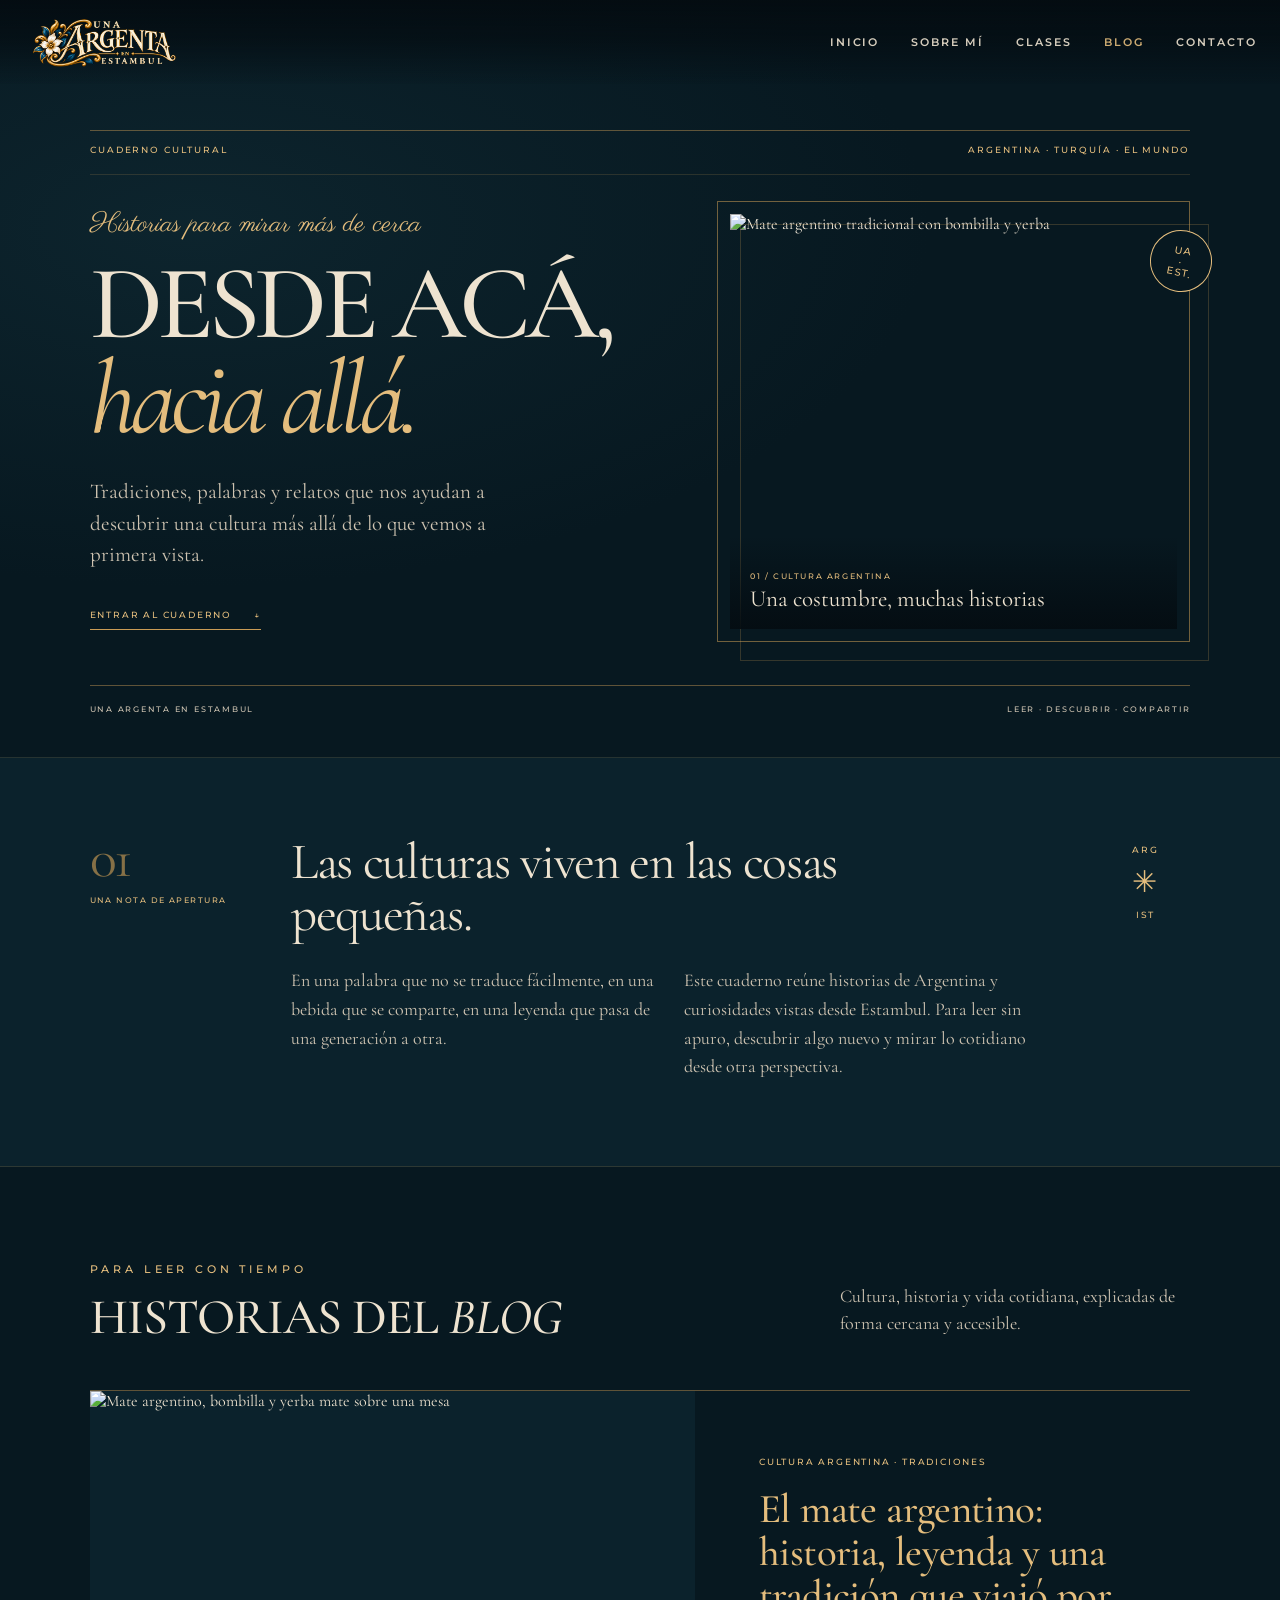
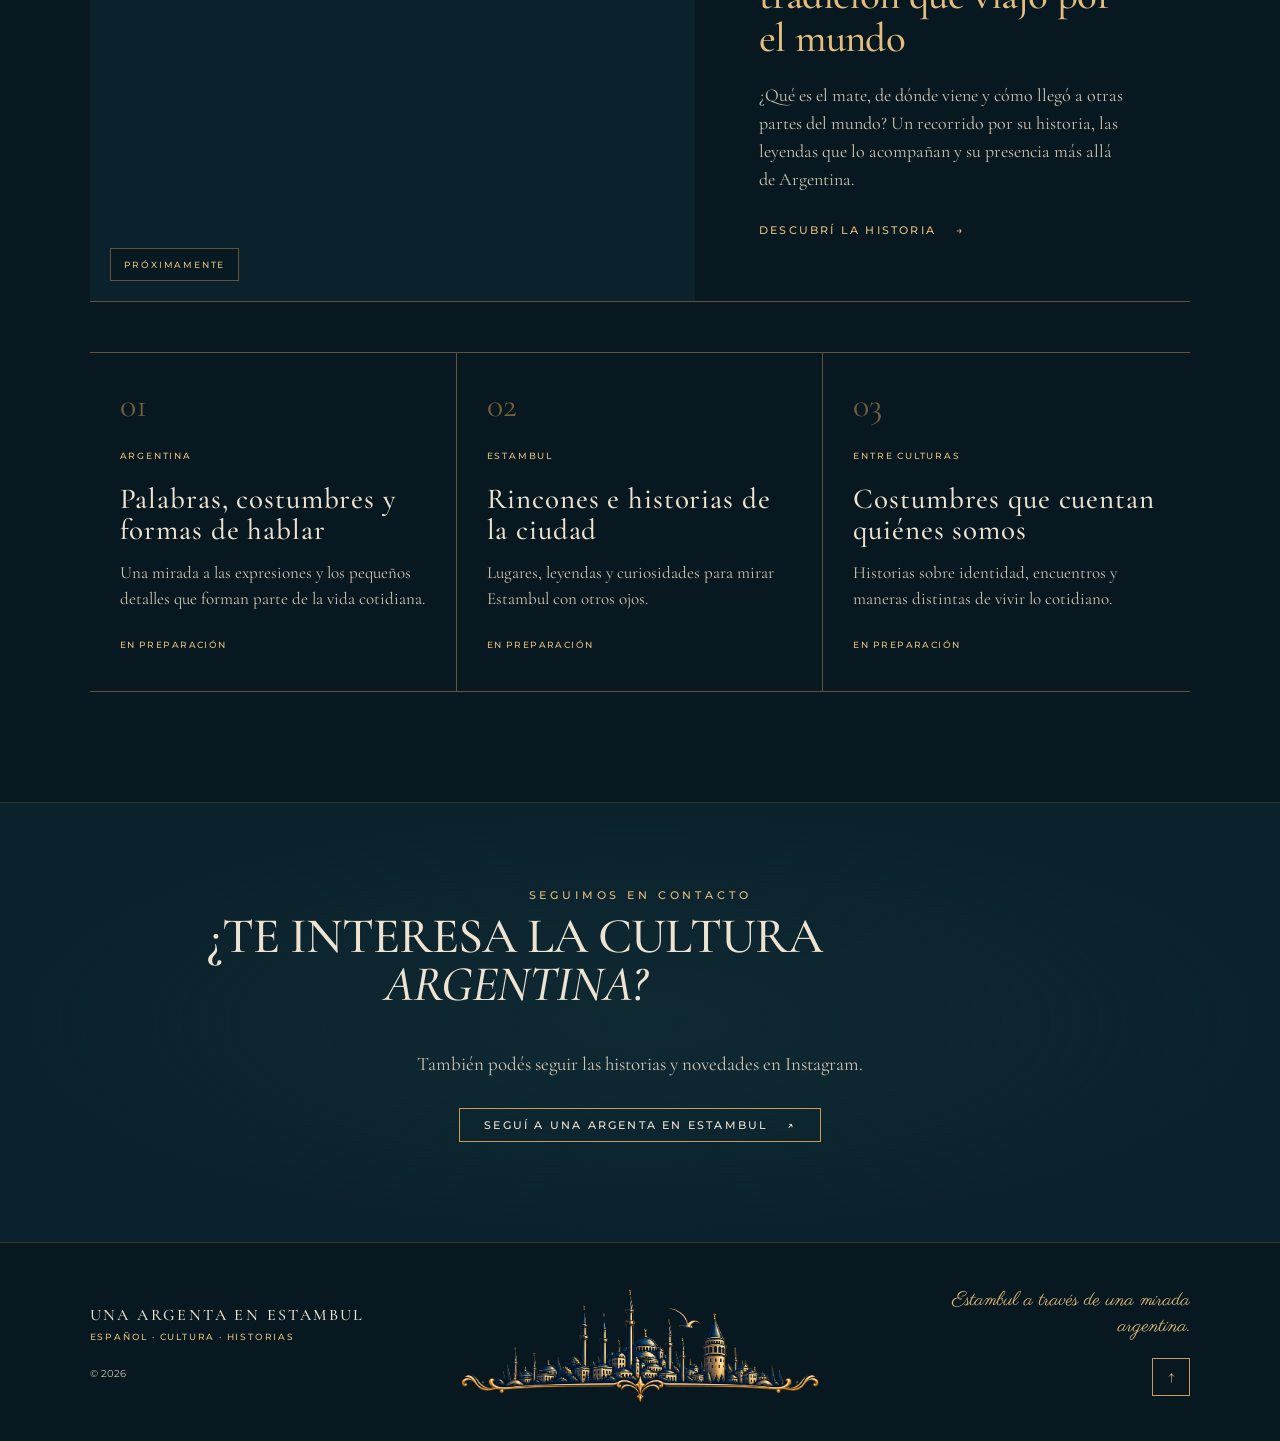
==== blog.html @ 63925e32 "blog inicio" ====
<!DOCTYPE html>
<html lang="es">
<head>
  <meta charset="UTF-8">
  <meta name="viewport" content="width=device-width, initial-scale=1.0">
  <meta name="description" content="Historias, costumbres y cultura argentina desde Estambul. Descubrí el mate, las tradiciones y los pequeños encuentros entre culturas en Una Argenta en Estambul.">
  <meta name="theme-color" content="#071820">
  <title>El blog | Una Argenta en Estambul</title>

  <link rel="preconnect" href="https://fonts.googleapis.com">
  <link rel="preconnect" href="https://fonts.gstatic.com" crossorigin>
  <link href="https://fonts.googleapis.com/css2?family=Parisienne&display=swap" rel="stylesheet">
  <link href="https://fonts.googleapis.com/css2?family=Allura&family=Cormorant+Garamond:wght@400;500;600;700&family=Montserrat:wght@400;500;600&display=swap" rel="stylesheet">
  <link rel="stylesheet" href="https://cdnjs.cloudflare.com/ajax/libs/font-awesome/6.5.2/css/all.min.css">

  <!-- Reutiliza el CSS general del landing -->
  <link rel="stylesheet" href="style.css">
  <!-- Estilos específicos de la página del blog -->
  <link rel="stylesheet" href="blog.css">
  <link rel="icon" type="image/png" href="images/favicon.png">
</head>

<body id="inicio">
  <div class="custom-scrollbar" aria-hidden="true">
    <div class="custom-scrollbar-thumb"></div>
  </div>

  <!-- HEADER: misma estructura y clases que el landing -->
  <header class="site-header">
    <a class="brand" href="index.html#inicio" aria-label="Una Argenta en Estambul, inicio">
      <img src="images/logo-horizontal.png" alt="Una Argenta en Estambul">
    </a>

    <button class="menu-toggle" aria-label="Abrir menú" aria-expanded="false" aria-controls="main-nav">
      <span></span><span></span><span></span>
    </button>

    <nav class="main-nav" id="main-nav" aria-label="Navegación principal">
      <a href="index.html#inicio">Inicio</a>
      <a href="index.html#sobre-mi">Sobre mí</a>
      <a href="index.html#clases">Clases</a>
      <a href="blog.html" aria-current="page" class="current-page">Blog</a>
      <a href="index.html#contacto">Contacto</a>
    </nav>
  </header>

  <main class="blog-page">
    <!-- PORTADA EDITORIAL DEL BLOG -->
    <section class="journal-masthead" aria-labelledby="blog-title">
      <div class="journal-topline">
        <span>CUADERNO CULTURAL</span>
        <span>ARGENTINA · TURQUÍA · EL MUNDO</span>
      </div>

      <div class="journal-heading">
        <p class="journal-kicker">Historias para mirar más de cerca</p>
        <h1 id="blog-title">Desde acá,<br><em>hacia allá.</em></h1>
        <p class="journal-deck">
          Tradiciones, palabras y relatos que nos ayudan a descubrir una cultura
          más allá de lo que vemos a primera vista.
        </p>
        <a class="journal-scroll-link" href="#articulos">
          <span>ENTRAR AL CUADERNO</span><span aria-hidden="true">↓</span>
        </a>
      </div>

      <div class="journal-cover-art">
        <img src="images/blog-mate.jpg" alt="Mate argentino tradicional con bombilla y yerba">
        <div class="journal-image-caption">
          <span>01 / CULTURA ARGENTINA</span>
          <span>Una costumbre, muchas historias</span>
        </div>
        <span class="journal-stamp" aria-hidden="true">UA<br>·<br>EST.</span>
      </div>

      <div class="journal-bottomline">
        <span>UNA ARGENTA EN ESTAMBUL</span>
        <span>LEER · DESCUBRIR · COMPARTIR</span>
      </div>
    </section>

    <!-- PRESENTACIÓN BREVE, CON FORMATO DE NOTA EDITORIAL -->
    <section class="journal-note" aria-labelledby="intro-title">
      <div class="journal-note-label">
        <span class="journal-note-number">01</span>
        <span>UNA NOTA DE APERTURA</span>
      </div>
      <div class="journal-note-body">
        <h2 id="intro-title">Las culturas viven en las cosas pequeñas.</h2>
        <div class="journal-note-columns">
          <p>
            En una palabra que no se traduce fácilmente, en una bebida que se comparte,
            en una leyenda que pasa de una generación a otra.
          </p>
          <p>
            Este cuaderno reúne historias de Argentina y curiosidades vistas desde
            Estambul. Para leer sin apuro, descubrir algo nuevo y mirar lo cotidiano
            desde otra perspectiva.
          </p>
        </div>
      </div>
      <div class="journal-note-aside" aria-hidden="true">
        <span>ARG</span>
        <span class="journal-aside-star">✳</span>
        <span>IST</span>
      </div>
    </section>

    <!-- ARTÍCULOS -->
    <section class="blog-listing" id="articulos" aria-labelledby="articles-title">
      <div class="blog-section-heading">
        <div>
          <p class="eyebrow">PARA LEER CON TIEMPO</p>
          <h2 id="articles-title">Historias del <em>blog</em></h2>
        </div>
        <p class="blog-section-description">
          Cultura, historia y vida cotidiana, explicadas de forma cercana y accesible.
        </p>
      </div>

      <article class="featured-article">
        <a class="featured-article-image" href="blog/mate-argentino.html" aria-label="Leer el artículo sobre el mate argentino">
          <img src="images/blog-mate.jpg" alt="Mate argentino, bombilla y yerba mate sobre una mesa">
          <span class="article-image-label">PRÓXIMAMENTE</span>
        </a>
        <div class="featured-article-copy">
          <p class="article-category">CULTURA ARGENTINA · TRADICIONES</p>
          <h3><a href="blog/mate-argentino.html">El mate argentino: historia, leyenda y una tradición que viajó por el mundo</a></h3>
          <p>
            ¿Qué es el mate, de dónde viene y cómo llegó a otras partes del mundo?
            Un recorrido por su historia, las leyendas que lo acompañan y su presencia
            más allá de Argentina.
          </p>
          <a class="text-link" href="blog/mate-argentino.html">Descubrí la historia <span aria-hidden="true">→</span></a>
        </div>
      </article>

      <div class="blog-card-grid">
        <article class="blog-card blog-card-placeholder">
          <div class="blog-card-symbol" aria-hidden="true">01</div>
          <p class="article-category">ARGENTINA</p>
          <h3>Palabras, costumbres y formas de hablar</h3>
          <p>Una mirada a las expresiones y los pequeños detalles que forman parte de la vida cotidiana.</p>
          <span class="coming-soon">En preparación</span>
        </article>

        <article class="blog-card blog-card-placeholder">
          <div class="blog-card-symbol" aria-hidden="true">02</div>
          <p class="article-category">ESTAMBUL</p>
          <h3>Rincones e historias de la ciudad</h3>
          <p>Lugares, leyendas y curiosidades para mirar Estambul con otros ojos.</p>
          <span class="coming-soon">En preparación</span>
        </article>

        <article class="blog-card blog-card-placeholder">
          <div class="blog-card-symbol" aria-hidden="true">03</div>
          <p class="article-category">ENTRE CULTURAS</p>
          <h3>Costumbres que cuentan quiénes somos</h3>
          <p>Historias sobre identidad, encuentros y maneras distintas de vivir lo cotidiano.</p>
          <span class="coming-soon">En preparación</span>
        </article>
      </div>
    </section>

    <!-- CTA -->
    <section class="blog-cta" aria-labelledby="blog-cta-title">
      <p class="eyebrow">SEGUIMOS EN CONTACTO</p>
      <h2 id="blog-cta-title">¿Te interesa la cultura <em>argentina?</em></h2>
      <p>También podés seguir las historias y novedades en Instagram.</p>
      <a class="button" href="https://www.instagram.com/argenta.estambul" target="_blank" rel="noopener noreferrer">
        <span>Seguí a Una Argenta en Estambul</span><span aria-hidden="true">↗</span>
      </a>
    </section>
  </main>

  <!-- FOOTER: misma estructura y clases que el landing -->
  <footer class="site-footer">
    <div class="footer-left">
      <div class="footer-brand">
        <span>UNA ARGENTA EN ESTAMBUL</span><br>
        <small>ESPAÑOL · CULTURA · HISTORIAS</small>
      </div>
      <p>© <span id="year"></span></p>
    </div>

    <img
      src="images/estambul-footer.png"
      alt=""
      class="footer-istanbul"
      aria-hidden="true"
    >

    <div class="footer-right">
      <h5 class="footer-tagline">Estambul a través de una mirada argentina.</h5>
      <a href="#inicio" class="back-top" aria-label="Volver arriba">↑</a>
    </div>
  </footer>

  <script src="script.js"></script>
  <script>
    // Año automático, por si script.js no lo incluye.
    const yearElement = document.getElementById("year");
    if (yearElement) yearElement.textContent = new Date().getFullYear();
  </script>
</body>
</html>
---- style.css ----
/* =========================================================
   UNA ARGENTA EN ESTAMBUL
   STYLE.CSS · VERSIÓN LIMPIA Y ORDENADA
   Breakpoints: 1200px · 900px · 700px · 400px
   ========================================================= */
/* =========================================================
   ESPACIADO GENERAL DE SECCIONES · DESKTOP
   ========================================================= */

.vision-section {
    padding: 90px 7vw 100px;
}

.vision-body {
    margin-top: 55px;
}

.about {
    padding: 90px 7vw;
}

.services {
    padding: 90px 7vw 55px;
    border-top: 1px solid rgba(201, 155, 85, .12);
}

.classes-intro {
    margin-bottom: 55px;
}
.classes-ornament {
    display: block;
    width: 280px;
    height: auto;
    margin: 25px auto 30px;
}
.contact-section {
    margin-top: 0;
    padding: 25px 7vw 25px;
}

/* =========================================================
   01. VARIABLES Y BASE
   ========================================================= */

:root {
  --navy: #071820;
  --navy-2: #0b222c;
  --navy-3: #102b35;

  --gold: #c99b55;
  --gold-light: #e4bd7d;

  --cream: #eee3d0;
  --cream-muted: #cfc4b2;

  --line: rgba(201, 155, 85, .45);

  --max-width: 100%;

  --serif: "Cormorant Garamond", Georgia, serif;
  --sans: "Montserrat", Arial, sans-serif;
  --script: "Allura", cursive;
}

* {
  box-sizing: border-box;
}

html {
  scroll-behavior: smooth;
  direction: rtl; /* scrollbar visual a la izquierda */
}
/* Ocultar scrollbar, mantener scroll */
html {
    scrollbar-width: none;
}

html::-webkit-scrollbar {
    display: none;
}

body {
    -ms-overflow-style: none;
}
body {
  margin: 0;
  width: 100%;
  direction: ltr;
  background: var(--navy);
  color: var(--cream);
  font-family: var(--serif);
  overflow-x: hidden;
}

a {
  color: inherit;
  text-decoration: none;
}

button {
  font: inherit;
}

h1,
h2,
h3,
p {
  margin-top: 0;
  font-size: 26px;
}
h2 {
    font-family: var(--serif);
    font-size: 50px;
    font-weight: 500;
    line-height: .95;
    letter-spacing: -.02em;
    text-transform: uppercase;
    color: var(--cream);
}
h3 {
    margin: 0 0 22px 0;
    font-family: "Parisienne", cursive;
    font-style: normal;
    font-size: 28px;
    font-weight: 400;
    line-height: 1.2;
    letter-spacing: .03em;
    color: var(--gold-light);
}

h4 {
    font-family: var(--sans);
    font-size: 12px;
    font-weight: 500;
    letter-spacing: .32em;
    line-height: 1.4;
    text-transform: uppercase;
    color: var(--gold-light);
}

h5 {
    margin: 0;
    font-family: "Parisienne", cursive;
    font-style: normal;
    font-size: clamp(30px, 3.2vw, 44px);
    font-weight: 400;
    line-height: 1.1;
    color: var(--gold-light)
}
h6 {
    margin: 0;
    font-family: var(--sans);
    font-size: 14px;
    font-weight: 500;
    letter-spacing: .18em;
    line-height: 1;
    text-transform: uppercase;
}
/* =========================================================
   02. SCROLLBAR
   ========================================================= */

::-webkit-scrollbar {
  width: 25px;
  background: transparent;
}

::-webkit-scrollbar-track {
  background: transparent;
}

::-webkit-scrollbar-thumb {
  background: transparent;
  background-image: url("images/thumbscroll_fileteado.png");
  background-repeat: no-repeat;
  background-position: center;
  background-size: 100% auto;
  border: none;
  border-radius: 0;
}

/* =========================================================
   03. FONDOS GENERALES
   ========================================================= */



/* =========================================================
   04. HEADER
   ========================================================= */

.site-header {
  position: fixed;
  inset: 0 0 auto 0;
  z-index: 100;
  display: flex;
  align-items: center;
  justify-content: space-between;
  width: 100%;
  padding: 1.3% 1.8%;
  font-family: var(--sans);
  background: linear-gradient(
    to bottom,
    rgba(4, 12, 17, .96) 0%,
    rgba(4, 12, 17, .70) 45%,
    rgba(4, 12, 17, .05) 100%
  );

  transition:
    background .2s ease,
    padding .2s ease;
}

.site-header.scrolled {
  background: var(--navy) !important;
  padding-top: 12px;
  padding-bottom: 12px;
  box-shadow: 0 4px 18px rgba(0, 0, 0, .25);
  border-bottom: 1px solid rgba(201, 155, 85, .18);
}

.brand {
  display: flex;
  align-items: center;
  text-decoration: none;
}

.brand img {
  display: block;
  width: clamp(8rem, 12vw, 12rem);
  height: auto;
}

.main-nav {
  display: flex;
  align-items: center;
  gap: clamp(18px, 2.5vw, 38px);

  font: 500 11px var(--sans);
  letter-spacing: .18em;
  text-transform: uppercase;
}

.main-nav a {
  font-weight: 600;
  opacity: .9;
  transition:
    color .2s ease,
    opacity .2s ease;
}

.main-nav a:hover {
  color: var(--gold-light);
  opacity: 1;
}

.main-nav .lang {
  color: var(--gold-light);
}

.menu-toggle {
  display: none;

  width: 42px;
  padding: 7px;

  border: 0;
  background: transparent;
  color: var(--cream);
}

.menu-toggle span {
  display: block;
  height: 1px;
  margin: 6px 0;
  background: var(--gold-light);
}


/* =========================================================
   05. HERO
   ========================================================= */

.hero {
  position: relative;
  min-height: 100vh;

  display: flex;
  align-items: center;

  padding: 150px 7vw 90px;

  isolation: isolate;
  overflow: hidden;

  background: var(--navy);
}

/* Gradiente de transición entre texto e imagen.
   Se desactiva en móvil para evitar el bloque azul. */
.hero::before {
  content: "";
  position: absolute;
  z-index: 2;

  top: 0;
  bottom: 0;
  left: 27%;
  width: 10%;

  background: linear-gradient(
    90deg,
    var(--navy) 0%,
    rgba(7, 24, 32, .95) 35%,
    rgba(7, 24, 32, .60) 65%,
    rgba(7, 24, 32, 0) 100%
  );

  pointer-events: none;
}

.hero::after {
  content: "";
  position: absolute;
  z-index: -1;

  inset: auto 0 0;
  height: 120px;

  background: linear-gradient(
    to top,
    var(--navy),
    transparent
  );
}

.hero-content {
  position: relative;
  z-index: 3;
  max-width: 660px;
}

.eyebrow {
  color: var(--gold-light);
  font: 500 11px var(--sans);
  letter-spacing: .35em;
}

.hero h1 {
  margin-bottom: 20px;
  font: 600 clamp(58px, 7vw, 106px) / .80 var(--serif);
  letter-spacing: -.02em;
  text-transform: uppercase;
}

.hero-lead {
  margin: 50px 0 35px;
  color: var(--cream);
  line-height: 1.15;
}

.button {
  display: inline-flex;
  align-items: center;
  gap: 24px;

  padding: 16px 24px;

  border: 1px solid var(--gold);

  color: var(--cream);
  font: 500 11px var(--sans);
  letter-spacing: .2em;
  text-transform: uppercase;

  transition:
    background .25s ease,
    color .25s ease,
    transform .25s ease;
}

.button:hover {
  background: var(--gold);
  color: var(--navy);
  transform: translateY(-2px);
}

.button span {
  line-height: 0;
}

.hero-photo {
  position: absolute;
  z-index: 1;

  inset: 0 0 0 36%;

  overflow: hidden;
}

.hero-photo::after {
  content: "";
  position: absolute;
  z-index: 2;

  top: 0;
  bottom: 0;
  left: 0;
  width: 75%;

  background: linear-gradient(
    90deg,
    rgba(7, 24, 32, 1) 0%,
    rgba(7, 24, 32, .75) 30%,
    rgba(7, 24, 32, .35) 65%,
    rgba(7, 24, 32, 0) 100%
  );

  pointer-events: none;
}

.hero-photo img {
  display: block;

  width: 100%;
  height: 100%;

  object-fit: cover;
  object-position: center center;

  filter: saturate(.94) contrast(1.02);
}

.hero-decoration {
  position: absolute;
  right: 12vw;
  bottom: 90px;

  color: rgba(201, 155, 85, .3);
  font: 500 10px var(--sans);
  letter-spacing: .6em;
  text-transform: uppercase;

  transform: rotate(-8deg);
}

.handwriting {
  color: var(--gold-light);
  font: 400 35px / 1.05 var(--script);
  transform: rotate(-5deg);
}


/* =========================================================
   06. VISIÓN
   ========================================================= */

.vision-section {
  position: relative;
  width: 100%;
  background: var(--navy);
  overflow: hidden;
}

.vision-content {
  width: min(1100px, 100%);
  margin: 0 auto;
}

.vision-heading {
  max-width: 850px;
  margin: 0 auto;
  text-align: center;
}

.vision-eyebrow {
  margin: 0 0 24px;
  color: var(--gold);
  font-family: var(--sans);
  font-weight: 500;
  letter-spacing: .28em;
  text-transform: uppercase;
}

.vision-heading h2 {
  margin: 0;
  color: var(--cream);
  font-family: var(--serif);
  font-weight: 400;
  line-height: 1.05;
}

.vision-heading h2 em {
  display: inline-block;
  color: var(--gold-light);
  font-style: italic;
}

.vision-heading h2 span {
  display: block;
  color: var(--cream);
}

.vision-body {
  display: grid;
  grid-template-columns: 110px minmax(0, 650px);
  justify-content: center;
  align-items: center;
  column-gap: 55px;
  margin-top: 70px;
}

.vision-ornament {
  display: flex;
  align-items: center;
  justify-content: center;
  height: 100%;
}

.vision-ornament img {
  display: block;
  width: 105px;
  height: auto;
}

.vision-text {
  max-width: 650px;
}

.vision-text p {
  margin: 0 0 22px;
  color: var(--cream-muted);
  font-family: var(--serif);
  line-height: 1.65;
}

.vision-text p:last-child {
  margin-bottom: 0;
}

.vision-text strong {
  color: var(--cream);
  font-weight: 500;
}


/* =========================================================
   07. SOBRE MÍ
   ========================================================= */

.about {
  position: relative;
  display: grid;
  grid-template-columns: 1fr 1fr;
  gap: 8vw;
  max-width: 100%;
  margin: auto;
  overflow: hidden;
  border-top: 1px solid rgba(201, 155, 85, .12);
}

.about-copy {
  max-width: 590px;
}

.about-copy > p:not(.eyebrow) {
  color: var(--cream-muted);
  line-height: 1.5;
}

.about h2 em {
  color: var(--gold-light);
  font-style: italic;
}

.text-link {
  display: inline-flex;
  gap: 20px;
  margin-top: 20px;
  color: var(--gold-light);
  font: 500 11px var(--sans);
  letter-spacing: .2em;
  text-transform: uppercase;
}

.about-visual {
  position: relative;
  min-height: 520px;
}

.section-ornament {
  display: block;
  width: 28vw;
  max-width: 360px;
  min-width: 180px;
  height: auto;
  margin: 0 auto 3vw;
  object-fit: contain;
}
.about-bottom-ornament {
    display: block;
    width: 250px;
    height: auto;
    margin: 35px auto 35px;
}
.photo-frame {
  position: absolute;
  display: grid;
  place-items: center;
  width: 240px;
  height: 320px;
  padding: 13px 13px 44px;
  background: #e9dfcf;
  color: #243039;
  box-shadow: 0 20px 60px rgba(0, 0, 0, .35);
  transform: rotate(-8deg);
  font: 500 10px var(--sans);
  letter-spacing: .2em;
  overflow: hidden;
}

.photo-frame img {
  display: block;
  width: 100%;
  height: 100%;
  object-fit: cover;
  object-position: center;
}

.photo-frame::after {
  content: "";
  position: absolute;
  z-index: 3;
  inset: 0;
  border: 13px solid #e9dfcf;
  box-shadow: inset 0 -31px 0 #e9dfcf;
  pointer-events: none;
}

.photo-one {
  left: 7%;
  top: 40px;
  z-index: 2;
}

.photo-two {
  left: 32%;
  top: 130px;
  z-index: 1;
  transform: rotate(7deg);
}

.photo-three {
  left: 52%;
  top: 25px;
  z-index: 0;
  transform: rotate(13deg);
}

.about-note {
  display: none;
  position: absolute;
  right: 0;
  bottom: 40px;
  transform: rotate(-7deg);
}


/* =========================================================
   08. SERVICIOS
   ========================================================= */

.classes-intro {
    max-width: 1000px;
    margin: 0 auto 70px;
    text-align: center;
}

.classes-intro .eyebrow {
    margin-bottom: 25px;
}

.classes-intro h2 {
    margin-bottom: 30px;
}

.classes-intro-text {
    max-width: 700px;
    margin: 0 auto 55px;
}

.classes-intro h3 {
    margin: 0;
    font-family: var(--serif);
    font-size: 24px;
    font-weight: 500;
    letter-spacing: .08em;
    color: var(--gold-light);
}

.services {
  position: relative;
  border-top: 1px solid rgba(201, 155, 85, .12);
}

.service-grid {
  display: grid;
  grid-template-columns: repeat(4, 1fr);

  max-width: var(--max);
  margin: auto;

  border-top: 1px solid var(--line);
  border-bottom: 1px solid var(--line);
}

.service-card {
  min-height: 285px;
  padding: 42px 30px;

  border-right: 1px solid var(--line);

  text-align: center;

  transition:
    background .25s ease,
    transform .25s ease;
}

.service-card:last-child {
  border-right: 0;
}

.service-card:hover {
  background: rgba(201, 155, 85, .055);
  transform: translateY(-5px);
}

.service-icon {
  display: flex;
  align-items: center;
  justify-content: center;

  width: 100%;
  height: 100px;

  margin-bottom: 25px;
}

.service-icon img {
  display: block;

  width: 100px;
  height: 100px;

  object-fit: contain;
}

.service-card h3 {
  margin-bottom: 18px;
  font: 600 29px / .9 var(--serif);
  text-transform: uppercase;
}

.service-card p {
  color: var(--cream-muted);
  line-height: 1.35;
}


/* =========================================================
   09. CONTACTO
   ========================================================= */

.contact-section {
  position: relative;
  width: 100%;
  background: var(--navy);
  color: var(--cream);
  overflow: hidden;
}

.contact-grid {
  display: grid;
  grid-template-columns: 1fr 1fr;
  align-items: center;
  gap: 60px;
  width: min(1250px, 100%);
  min-height: 470px;
  margin: 0 auto;
  padding: 40px 30px;
}

.contact-main {
  display: flex;
  flex-direction: column;
  align-items: flex-start;
}

.contact-title-ornament {
  display: block;
  width: 290px;
  height: auto;
  margin-bottom: 12px;
}

.contact-title {
  margin: 0;
  color: var(--cream);
  font-family: var(--serif);
  font-weight: 500;
  line-height: .95;
  letter-spacing: .01em;
}

.contact-subtitle {
  margin: 12px 0 34px;
  color: var(--cream-muted);
  font-family: var(--serif);
}

.social-links {
  display: grid;
  grid-template-columns: repeat(4, 90px);
  gap: 28px;

  width: auto;
}

.social-item {
  display: flex;
  flex-direction: column;
  align-items: center;

  width: 90px;
  min-width: 0;

  text-align: center;
}

.social-icon {
    width: 68px;
    height: 68px;
    display: flex;
    align-items: center;
    justify-content: center;
    border: none;
    border-radius: 0;
    background: transparent;
}

.social-icon img {
    display: block;
    width: 100%;
    height: 100%;
    object-fit: contain;
}

.social-icon i {
    display: none;
}
.social-name {
  margin-top: 10px;
  color: var(--cream);
  font-family: var(--serif);
}

.social-detail {
  margin-top: 3px;
  color: var(--cream-muted);
  font-family: var(--sans);
  white-space: nowrap;
}

.social-item:hover .social-icon {
  background: var(--gold);
  color: var(--navy);
}

.contact-action {
  margin-top: 38px;
}

.contact-button {
  display: inline-flex;
  align-items: center;
  justify-content: space-between;
  min-width: 255px;
  padding: 15px 20px;
  border: 1px solid var(--gold);
  color: var(--gold-light);
  font-family: var(--sans);
  letter-spacing: .18em;
  transition: .3s ease;
}

.button-arrow {
  margin-left: 20px;
  line-height: 1;
}

.contact-button:hover {
  background: var(--gold);
  color: var(--navy);
}


/* ---------- FRASE + ORNAMENTOS ---------- */

.contact-right {
  position: relative;
  min-height: 470px;
  padding: 80px 60px;
  display: flex;
  align-items: center;
  justify-content: center;
  box-sizing: border-box;
}

.contact-right .contact-corner {
  position: absolute;
  z-index: 0;
  width: 280px;
  height: 220px;
  background-image: url("images/esquina-exterior-derecha.png");
  background-repeat: no-repeat;
  background-size: contain;

  pointer-events: none;
}

.contact-right .contact-corner-right {
  top: 0;
  right: 0;
}

.contact-right .contact-corner-bottom-left {
  bottom: 0;
  left: 0;
  transform: rotate(180deg);
}

.contact-right blockquote {
  position: relative;
  z-index: 1;
  max-width: 520px;
  margin: 0;
  text-align: center;
  color: var(--gold-light);
  font-family: var(--serif);
  font-style: italic;
  line-height: 1.3;
}


/* =========================================================
   10. FOOTER
   ========================================================= */



/* FOOTER */
.site-footer {
    display: grid;
    grid-template-columns: 1fr 1.2fr 1fr;
    align-items: center;
    gap: 24px;
    width: 100%;
    padding: 30px 7vw;
    background: var(--navy);
    color: var(--cream);
    border-top: 1px solid rgba(201, 155, 85, 0.25);
}

/* IZQUIERDA: LEMA Y COPYRIGHT */
.footer-left {
    display: flex;
    flex-direction: column;
    align-items: flex-start;
    gap: 22px;
}


.footer-brand span {
    font: 500 16px var(--serif);
    letter-spacing: .15em;
    color: var(--cream);
}

.footer-brand small {
    color: var(--gold-light);
    font: 500 9px var(--sans);
    letter-spacing: .2em;
}


.footer-left p {
    margin: 0;
    color: var(--cream-muted);
    font: 400 10px var(--sans);
}

/* CENTRO: ESTAMBUL */
.footer-istanbul {
    display: block;
    width: min(380px, 100%);
    height: auto;
    justify-self: center;
}

/* DERECHA: FRASE Y BOTÓN */
.footer-right {
    display: flex;
    flex-direction: column;
    align-items: flex-end;
    gap: 18px;
}

.footer-tagline {
    max-width: 240px;
    margin: 0;
    color: var(--gold-light);
    font-family: "Parisienne", cursive;
    font-style: normal;
    font-size: 20px;
    font-weight: 400;
    line-height: 1.3;
    text-align: right;
}

.back-top {
    display: grid;
    place-items: center;
    width: 38px;
    height: 38px;
    border: 1px solid var(--gold);
    color: var(--gold-light);
    text-decoration: none;
}


/* =========================================================
   1. HASTA 1200px · ESCRITORIO COMPACTO
   ========================================================= */

@media (max-width: 1200px) {
    /* HERO */
    .hero {
        padding-left: 6vw;
        padding-right: 6vw;
    }

    .hero-content {
        max-width: 620px;
    }

    .hero h1 {
        white-space: normal;
    }

    /* SECCIONES */
    .vision-section,
    .about,
    .services,
    .contact-section {
        padding-left: 6vw;
        padding-right: 6vw;
    }

    /* CONTACTO */
    .contact-grid {
        gap: 40px;
    }

    .contact-right {
        padding-left: 35px;
        padding-right: 35px;
    }
}


/* =========================================================
   2. HASTA 900px · TABLET
   ========================================================= */

@media (max-width: 900px) {
    /* ---------- HEADER Y NAVEGACIÓN ---------- */

    .site-header {
        padding: 15px 5vw;
    }

    .brand img {
        width: clamp(8rem, 24vw, 10rem);
    }

    .menu-toggle {
        display: block;
        position: relative;
        z-index: 101;
    }

    /*
       Menú compacto. Cerrado no ocupa la pantalla ni bloquea clics.
       La clase .open debe seguir siendo controlada por el JavaScript.
    */
    .main-nav {
        position: fixed;
        top: 78px;
        right: 18px;
        bottom: auto;
        left: auto;
        z-index: 100;

        display: flex;
        flex-direction: column;
        align-items: stretch;
        justify-content: center;
        gap: 0;

        width: min(280px, calc(100vw - 36px));
        height: auto;
        max-height: calc(100vh - 100px);
        overflow-y: auto;
        padding: 14px 22px;

        background: rgba(5, 17, 23, 0.97);
        border: 1px solid rgba(201, 155, 85, 0.35);
        font-size: 13px;

        transform: translateY(-8px);
        opacity: 0;
        visibility: hidden;
        pointer-events: none;

        transition:
            opacity 0.25s ease,
            transform 0.25s ease,
            visibility 0.25s ease;
    }

    .main-nav.open {
        transform: translateY(0);
        opacity: 1;
        visibility: visible;
        pointer-events: auto;
    }

    .main-nav a {
        display: block;
        padding: 13px 0;
    }

    /* ---------- HERO ---------- */

    .hero {
        min-height: 780px;
        padding: 130px 7vw 80px;
    }

    .hero::before {
        display: none;
    }

    .hero-content {
        width: 100%;
        max-width: 85vw;
    }

    .hero h1 {
        font-size: clamp(60px, 9vw, 88px);
    }

    .hero-photo {
        inset: 27% -15% 0 12%;
    }

    .hero-photo::after {
        width: 100%;
        background:
            linear-gradient(
                180deg,
                rgba(7, 24, 32, 0.55),
                rgba(7, 24, 32, 0.08) 45%,
                rgba(7, 24, 32, 0.65)
            ),
            linear-gradient(
                90deg,
                rgba(7, 24, 32, 0.85),
                transparent 55%
            );
    }

    /* ---------- SOBRE ARGENTA / VISIÓN ---------- */

    .vision-section {
        padding-top: 90px;
        padding-bottom: 100px;
    }

    .vision-body {
        grid-template-columns: 80px minmax(0, 1fr);
        column-gap: 28px;
    }

    /* ---------- SOBRE MÍ ---------- */

    .about {
        grid-template-columns: minmax(0, 1fr);
        gap: 50px;
        padding-top: 90px;
        padding-bottom: 90px;
    }

    .about-copy {
        max-width: 700px;
    }

    .about-visual {
        width: 100%;
        max-width: 700px;
        min-height: 500px;
        margin: 0 auto;
    }

    /* ---------- CLASES ---------- */

    .service-grid {
        grid-template-columns: repeat(2, minmax(0, 1fr));
    }

    .service-card:nth-child(2) {
        border-right: 0;
    }

    .service-card:nth-child(-n + 2) {
        border-bottom: 1px solid var(--line);
    }

    /* ---------- CONTACTO ---------- */

    .contact-section {
        padding-top: 75px;
        padding-bottom: 65px;
    }

    .contact-grid {
        grid-template-columns: minmax(0, 1fr);
        gap: 55px;
        min-height: auto;
        padding-top: 25px;
        padding-bottom: 25px;
        text-align: center;
    }

    .contact-main {
        align-items: center;
    }

    .contact-title-ornament {
        width: min(260px, 70vw);
    }

    .contact-subtitle {
        max-width: 500px;
        margin-left: auto;
        margin-right: auto;
    }

    .social-links {
        justify-content: center;
    }

    .contact-right {
        min-height: 350px;
        padding: 55px 28px;
    }

    .contact-right .contact-corner {
        width: 210px;
        height: 165px;
    }

    .contact-right .contact-corner-right {
        top: 0;
        right: 0;
    }

    .contact-right .contact-corner-bottom-left {
        bottom: 0;
        left: 0;
    }

    /* ---------- FOOTER · TABLET ---------- */

    .site-footer {
        display: grid;
        grid-template-columns: minmax(0, 1fr) minmax(0, 1fr);
        align-items: center;
        gap: 24px;
        padding: 35px 6vw;
    }

    .footer-left {
        grid-column: 1;
        grid-row: 1;
        min-width: 0;
        gap: 16px;
    }

    .footer-brand span {
        font-size: 14px;
        letter-spacing: 0.1em;
    }

    .footer-brand small {
        font-size: 8px;
        letter-spacing: 0.16em;
    }

    .footer-istanbul {
        grid-column: 2;
        grid-row: 1;
        width: min(320px, 100%);
    }

    .footer-right {
        grid-column: 1 / -1;
        flex-direction: row;
        justify-content: center;
        align-items: center;
        gap: 24px;
    }

    .footer-tagline {
        max-width: 320px;
        font-size: 23px;
        text-align: center;
    }

    .back-top {
        flex-shrink: 0;
        margin: 0;
    }
}


/* =========================================================
   3. HASTA 700px · MÓVIL
   ========================================================= */

@media (max-width: 700px) {
    /* ---------- GENERAL ---------- */

    body {
        overflow-x: hidden;
    }

    /* ---------- HEADER Y NAVEGACIÓN ---------- */

    .site-header {
        padding: 12px 18px;
    }

    .brand img {
        width: 145px;
        max-width: 48vw;
    }

    .menu-toggle {
        width: 40px;
        padding: 6px;
    }

    .main-nav {
        top: 66px;
        right: 14px;
        width: min(280px, calc(100vw - 28px));
    }

    /* ---------- HERO ---------- */

    .hero {
        min-height: 760px;
        padding: 115px 25px 65px;
        align-items: flex-start;
    }

    .hero-content {
        width: 100%;
        max-width: 100%;
    }

    .eyebrow {
        margin: 35px 0 20px;
        font-size: 9px;
        letter-spacing: 0.22em;
    }

    .hero h1 {
        max-width: 100%;
        font-size: clamp(48px, 12vw, 68px);
        line-height: 0.88;
    }

    .hero-lead {
        margin: 28px 0 25px;
        font-size: clamp(27px, 7vw, 36px);
        line-height: 1.08;
    }

    .hero-photo {
        inset: 38% -25% 0 0;
    }

    /* ---------- SOBRE ARGENTA / VISIÓN ---------- */

    .vision-section {
        padding: 75px 25px 85px;
    }

    .vision-heading h2 {
        font-size: clamp(36px, 9vw, 48px);
    }

    .vision-body {
        grid-template-columns: minmax(0, 1fr);
        row-gap: 28px;
        margin-top: 42px;
    }

    .vision-ornament {
        margin-bottom: 10px;
    }

    .vision-ornament img {
        width: 76px;
        height: auto;
    }

    .vision-text {
        text-align: center;
    }

    .vision-text p {
        font-size: 17px;
        line-height: 1.55;
    }

    /* ---------- SOBRE MÍ ---------- */

    .about {
        grid-template-columns: minmax(0, 1fr);
        gap: 35px;
        padding: 75px 25px;
    }

    .about h2 {
        font-size: clamp(38px, 10vw, 52px);
    }

    .about-copy {
        width: 100%;
    }

    .about-visual {
        width: 100%;
        min-height: 420px;
    }

    .photo-frame {
        width: clamp(125px, 29vw, 165px);
        height: clamp(185px, 42vw, 230px);
        padding-bottom: 30px;
    }

    .photo-one {
        left: 0;
    }

    .photo-two {
        left: 28%;
        top: 105px;
    }

    .photo-three {
        left: 52%;
        top: 18px;
    }

    /* ---------- CLASES ---------- */

    .services {
        padding: 75px 25px 65px;
    }

    .classes-intro {
        margin-bottom: 40px;
    }

    .classes-intro h2 {
        font-size: clamp(34px, 9vw, 46px);
        line-height: 1;
    }

    .classes-ornament {
        width: min(250px, 80%);
        margin: 20px auto 25px;
    }

    .service-grid {
        grid-template-columns: minmax(0, 1fr);
    }

    .service-card {
        min-height: auto;
        padding: 30px 22px;
        border-right: 0;
        border-bottom: 1px solid var(--line);
    }

    .service-card:nth-child(2) {
        border-right: 0;
    }

    .service-card:nth-child(-n + 2) {
        border-bottom: 1px solid var(--line);
    }

    .service-card:last-child {
        border-bottom: 0;
    }

    /* ---------- CONTACTO ---------- */

    .contact-section {
        padding: 70px 25px 55px;
    }

    .contact-grid {
        grid-template-columns: minmax(0, 1fr);
        gap: 55px;
        padding: 15px 0;
    }

    .contact-title {
        font-size: clamp(40px, 11vw, 52px);
    }

    .contact-title-ornament {
        width: min(220px, 75vw);
        margin-bottom: 10px;
    }

    .contact-subtitle {
        max-width: 320px;
        margin: 12px auto 28px;
        font-size: 15px;
        line-height: 1.45;
    }

    .social-links {
        grid-template-columns: repeat(2, minmax(70px, 1fr));
        justify-content: center;
        gap: 22px 18px;
        width: min(100%, 280px);
        margin-left: auto;
        margin-right: auto;
    }

    .social-item {
        width: 100%;
    }

    .social-icon {
        width: 58px;
        height: 58px;
        font-size: 20px;
    }

    .social-icon img {
        width: 100%;
        height: 100%;
        object-fit: contain;
    }

    .social-name {
        font-size: 13px;
    }

    .social-detail {
        display: none;
    }

    .contact-action {
        margin-top: 30px;
    }

    .contact-button {
        min-width: 215px;
        max-width: 100%;
        padding: 14px 16px;
        font-size: 9px;
        letter-spacing: 0.12em;
    }

    .contact-right {
        min-height: 310px;
        padding: 50px 15px;
    }

    .contact-right blockquote {
        max-width: 320px;
        font-size: clamp(26px, 7vw, 34px);
        line-height: 1.2;
    }

    .contact-right .contact-corner {
        width: 165px;
        height: 130px;
        opacity: 0.85;
    }

    .contact-right .contact-corner-right {
        top: 0;
        right: 0;
    }

    .contact-right .contact-corner-bottom-left {
        bottom: 0;
        left: 0;
    }

    /* ---------- FOOTER · MÓVIL ---------- */

    .site-footer {
        display: flex;
        flex-direction: column;
        align-items: center;
        gap: 20px;
        padding: 32px 22px;
        text-align: center;
    }

    .footer-left {
        display: flex;
        flex-direction: column;
        align-items: center;
        gap: 12px;
        width: 100%;
    }

    .footer-brand {
        display: flex;
        flex-direction: column;
        align-items: center;
        gap: 8px;
        width: 100%;
    }

    .footer-brand span {
        font-size: 13px;
        letter-spacing: 0.12em;
        text-align: center;
    }

    .footer-brand small {
        font-size: 8px;
        letter-spacing: 0.16em;
        text-align: center;
    }

    .footer-left p {
        font-size: 10px;
        text-align: center;
    }

    .footer-istanbul {
        display: block;
        width: min(300px, 90%);
        max-width: 100%;
        height: auto;
        margin: 0 auto;
    }

    .footer-right {
        display: flex;
        flex-direction: column;
        align-items: center;
        gap: 14px;
        width: 100%;
    }

    .footer-tagline {
        max-width: 280px;
        font-size: 24px;
        line-height: 1.15;
        text-align: center;
    }

    .back-top {
        margin: 0 auto;
    }
}


/* =========================================================
   4. HASTA 400px · MÓVIL PEQUEÑO
   ========================================================= */

@media (max-width: 400px) {
    /* ---------- HEADER Y NAVEGACIÓN ---------- */

    .site-header {
        padding: 10px 14px;
    }

    .brand img {
        width: 125px;
        max-width: 48vw;
    }

    .main-nav {
        top: 58px;
        right: 10px;
        width: min(270px, calc(100vw - 20px));
        padding: 12px 18px;
    }

    /* ---------- HERO ---------- */

    .hero {
        min-height: 700px;
        padding: 105px 18px 55px;
    }

    .hero h1 {
        font-size: 47px;
    }

    .hero-lead {
        font-size: 27px;
    }

    .hero-photo {
        inset: 40% -30% 0 0;
    }

    /* ---------- SOBRE ARGENTA / VISIÓN ---------- */

    .vision-section {
        padding-left: 18px;
        padding-right: 18px;
    }

    .vision-heading h2 {
        font-size: 34px;
    }

    .vision-body {
        margin-top: 35px;
    }

    .vision-text p {
        font-size: 16px;
    }

    /* ---------- SOBRE MÍ ---------- */

    .about {
        padding-left: 18px;
        padding-right: 18px;
        gap: 28px;
    }

    .about h2 {
        font-size: 39px;
    }

    .about-visual {
        min-height: 360px;
    }

    .photo-frame {
        width: 125px;
        height: 185px;
        padding-bottom: 25px;
    }

    .photo-one {
        left: -4px;
    }

    .photo-two {
        left: 27%;
        top: 88px;
    }

    .photo-three {
        left: 51%;
        top: 12px;
    }

    /* ---------- CLASES ---------- */

    .services {
        padding-left: 18px;
        padding-right: 18px;
    }

    .classes-intro h2 {
        font-size: 32px;
    }

    .service-card {
        padding: 27px 16px;
    }

    /* ---------- CONTACTO ---------- */

    .contact-section {
        padding-left: 18px;
        padding-right: 18px;
    }

    .contact-grid {
        gap: 45px;
    }

    .contact-title {
        font-size: 39px;
    }

    .contact-title-ornament {
        width: min(200px, 78vw);
    }

    .social-links {
        grid-template-columns: repeat(2, 82px);
        width: 100%;
        max-width: 246px;
        justify-content: center;
        gap: 20px 18px;
    }

    .social-item {
        width: 82px;
    }

    .social-icon {
        width: 54px;
        height: 54px;
    }

    .social-name {
        font-size: 12px;
    }

    .contact-button {
        min-width: 205px;
        font-size: 9px;
    }

    .contact-right {
        min-height: 285px;
        padding: 45px 10px;
    }

    .contact-right blockquote {
        max-width: 270px;
        font-size: 25px;
    }

    .contact-right .contact-corner {
        width: 140px;
        height: 110px;
    }

    /* ---------- FOOTER · MÓVIL PEQUEÑO ---------- */

    .site-footer {
        padding: 28px 18px;
        gap: 18px;
    }

    .footer-brand span {
        font-size: 12px;
        letter-spacing: 0.08em;
    }

    .footer-brand small {
        font-size: 7px;
        letter-spacing: 0.12em;
    }

    .footer-istanbul {
        width: min(280px, 95%);
    }

    .footer-tagline {
        max-width: 250px;
        font-size: 23px;
    }
}
---- blog.css ----
/* =========================================================
   UNA ARGENTA EN ESTAMBUL · BLOG
   Usa las variables, fuentes, header y footer de style.css
   ========================================================= */

.blog-page {
  padding-top: 0;
  background: var(--navy);
  color: var(--cream);
}

.blog-page a:focus-visible,
.site-header a:focus-visible,
.site-header button:focus-visible {
  outline: 2px solid var(--gold-light);
  outline-offset: 5px;
}

.main-nav .current-page {
  color: var(--gold-light);
}

/* Portada editorial: composición de revista, distinta del landing */
.journal-masthead {
  position: relative;
  display: grid;
  grid-template-columns: minmax(0, 1fr) minmax(320px, .86fr);
  column-gap: clamp(35px, 6vw, 95px);
  align-items: center;
  min-height: 720px;
  padding: 130px 7vw 42px;
  overflow: hidden;
  background:
    radial-gradient(ellipse at 15% 30%, rgba(16, 43, 53, .65), transparent 48%),
    var(--navy);
}

.journal-topline,
.journal-bottomline {
  grid-column: 1 / -1;
  display: flex;
  justify-content: space-between;
  gap: 20px;
  color: var(--gold-light);
  font: 500 9px/1.5 var(--sans);
  letter-spacing: .22em;
  text-transform: uppercase;
}

.journal-topline {
  align-self: start;
  padding: 12px 0 17px;
  border-top: 1px solid var(--line);
  border-bottom: 1px solid rgba(201, 155, 85, .18);
}

.journal-heading {
  position: relative;
  z-index: 2;
  align-self: center;
  padding: 35px 0 55px;
}

.journal-kicker {
  margin: 0 0 24px;
  color: var(--gold-light);
  font: 400 27px/1.1 "Parisienne", cursive;
}

.journal-heading h1 {
  margin: 0;
  color: var(--cream);
  font: 500 clamp(65px, 8.2vw, 118px)/.79 var(--serif);
  letter-spacing: -.055em;
  text-transform: uppercase;
}

.journal-heading h1 em {
  display: inline-block;
  margin-top: 12px;
  color: var(--gold-light);
  font-weight: 400;
  font-style: italic;
  text-transform: none;
}

.journal-deck {
  max-width: 410px;
  margin: 35px 0 32px;
  color: var(--cream-muted);
  font: 400 21px/1.5 var(--serif);
}

.journal-scroll-link {
  display: inline-flex;
  align-items: center;
  gap: 22px;
  padding-bottom: 9px;
  border-bottom: 1px solid var(--gold);
  color: var(--gold-light);
  font: 500 9px var(--sans);
  letter-spacing: .2em;
  transition: gap .2s ease;
}

.journal-scroll-link:hover {
  gap: 30px;
}

.journal-cover-art {
  position: relative;
  align-self: center;
  min-height: 440px;
  margin: 22px 0 38px;
  padding: 12px;
  border: 1px solid rgba(201, 155, 85, .55);
}

.journal-cover-art::before {
  content: "";
  position: absolute;
  z-index: 1;
  inset: 22px -20px -20px 22px;
  border: 1px solid rgba(201, 155, 85, .24);
  pointer-events: none;
}

.journal-cover-art img {
  display: block;
  width: 100%;
  height: 100%;
  min-height: 415px;
  object-fit: cover;
  filter: saturate(.82) contrast(1.04);
}

.journal-image-caption {
  position: absolute;
  z-index: 2;
  right: 12px;
  bottom: 12px;
  left: 12px;
  display: flex;
  flex-direction: column;
  gap: 6px;
  padding: 35px 20px 17px;
  background: linear-gradient(transparent, rgba(4, 12, 17, .92));
  color: var(--cream);
}

.journal-image-caption span:first-child {
  color: var(--gold-light);
  font: 500 8px var(--sans);
  letter-spacing: .2em;
}

.journal-image-caption span:last-child {
  font: 400 23px/1.1 var(--serif);
}

.journal-stamp {
  position: absolute;
  z-index: 3;
  top: 28px;
  right: -23px;
  display: grid;
  place-content: center;
  width: 62px;
  height: 62px;
  border: 1px solid var(--gold-light);
  border-radius: 50%;
  background: var(--navy);
  color: var(--gold-light);
  font: 500 10px/1.1 var(--sans);
  letter-spacing: .1em;
  text-align: center;
  transform: rotate(11deg);
}

.journal-bottomline {
  align-self: end;
  padding: 17px 0 0;
  border-top: 1px solid var(--line);
  color: var(--cream-muted);
  font-size: 8px;
}

/* Nota editorial: asimétrica, sin título centrado ni ornamento del landing */
.journal-note {
  display: grid;
  grid-template-columns: 150px minmax(0, 1fr) 90px;
  gap: clamp(25px, 4vw, 60px);
  align-items: start;
  padding: 78px 7vw 85px;
  background: var(--navy-2);
  border-top: 1px solid rgba(201, 155, 85, .14);
  border-bottom: 1px solid rgba(201, 155, 85, .18);
}

.journal-note-label {
  display: flex;
  flex-direction: column;
  gap: 14px;
  color: var(--gold-light);
  font: 500 8px/1.6 var(--sans);
  letter-spacing: .18em;
}

.journal-note-number {
  color: rgba(201, 155, 85, .65);
  font: 400 56px/.8 var(--serif);
  letter-spacing: -.04em;
}

.journal-note-body h2 {
  max-width: 700px;
  margin: 0 0 26px;
  color: var(--cream);
  font: 400 clamp(34px, 4vw, 53px)/1.02 var(--serif);
  letter-spacing: -.025em;
  text-transform: none;
}

.journal-note-columns {
  display: grid;
  grid-template-columns: 1fr 1fr;
  gap: 28px;
  max-width: 800px;
}

.journal-note-columns p {
  margin: 0;
  color: var(--cream-muted);
  font: 400 18px/1.6 var(--serif);
}

.journal-note-aside {
  display: flex;
  flex-direction: column;
  align-items: center;
  gap: 12px;
  padding-top: 8px;
  color: var(--gold-light);
  font: 500 9px var(--sans);
  letter-spacing: .2em;
}

.journal-aside-star {
  font-size: 30px;
  line-height: 1;
}

/* Listado */
.blog-listing {
  padding: 95px 7vw 110px;
}

.blog-section-heading {
  display: flex;
  justify-content: space-between;
  align-items: end;
  gap: 35px;
  margin: 0 0 48px;
}

.blog-section-heading .eyebrow {
  margin-bottom: 18px;
}

.blog-section-heading h2 {
  margin: 0;
}

.blog-section-description {
  max-width: 350px;
  margin: 0 0 5px;
  color: var(--cream-muted);
  font: 400 18px/1.5 var(--serif);
}

.featured-article {
  display: grid;
  grid-template-columns: minmax(0, 1.1fr) minmax(0, .9fr);
  min-height: 420px;
  border-top: 1px solid var(--line);
  border-bottom: 1px solid var(--line);
}

.featured-article-image {
  position: relative;
  display: block;
  min-height: 420px;
  overflow: hidden;
  background: var(--navy-2);
}

.featured-article-image img {
  display: block;
  width: 100%;
  height: 100%;
  min-height: 420px;
  object-fit: cover;
  transition: transform .5s ease;
}

.featured-article-image:hover img {
  transform: scale(1.035);
}

.article-image-label {
  position: absolute;
  left: 20px;
  bottom: 20px;
  padding: 10px 13px;
  background: rgba(7, 24, 32, .88);
  border: 1px solid var(--line);
  color: var(--gold-light);
  font: 500 9px var(--sans);
  letter-spacing: .2em;
}

.featured-article-copy {
  display: flex;
  flex-direction: column;
  align-items: flex-start;
  justify-content: center;
  padding: clamp(30px, 5vw, 70px);
}

.article-category {
  margin: 0 0 20px;
  color: var(--gold-light);
  font: 500 9px/1.5 var(--sans);
  letter-spacing: .2em;
  text-transform: uppercase;
}

.featured-article h3 {
  margin: 0 0 22px;
  font: 500 clamp(30px, 3.2vw, 44px)/1.05 var(--serif);
  letter-spacing: -.015em;
}

.featured-article h3 a:hover {
  color: var(--gold-light);
}

.featured-article-copy > p:not(.article-category) {
  margin: 0 0 24px;
  color: var(--cream-muted);
  font: 400 18px/1.55 var(--serif);
}

.featured-article .text-link {
  margin-top: 5px;
}

.blog-card-grid {
  display: grid;
  grid-template-columns: repeat(3, minmax(0, 1fr));
  margin-top: 50px;
  border-top: 1px solid var(--line);
  border-bottom: 1px solid var(--line);
}

.blog-card {
  position: relative;
  min-height: 270px;
  padding: 38px 30px;
  border-right: 1px solid var(--line);
  transition: background .25s ease;
}

.blog-card:last-child {
  border-right: 0;
}

.blog-card:hover {
  background: rgba(201, 155, 85, .045);
}

.blog-card-symbol {
  margin-bottom: 28px;
  color: rgba(201, 155, 85, .55);
  font: 400 34px/.9 var(--serif);
}

.blog-card h3 {
  margin: 0 0 15px;
  color: var(--cream);
  font: 500 29px/1.08 var(--serif);
}

.blog-card p:not(.article-category) {
  margin: 0 0 22px;
  color: var(--cream-muted);
  font: 400 17px/1.5 var(--serif);
}

.coming-soon {
  color: var(--gold-light);
  font: 500 9px var(--sans);
  letter-spacing: .16em;
  text-transform: uppercase;
}

/* CTA final */
.blog-cta {
  padding: 85px 7vw 100px;
  text-align: center;
  background:
    radial-gradient(ellipse at center, rgba(16, 43, 53, .75), transparent 68%),
    var(--navy-2);
  border-top: 1px solid rgba(201, 155, 85, .14);
}

.blog-cta h2 {
  max-width: 850px;
}

.blog-cta > p:not(.eyebrow) {
  margin: 24px auto 30px;
  color: var(--cream-muted);
  font: 400 19px/1.5 var(--serif);
}

.blog-cta .button {
  gap: 18px;
}

/* Tablet */
@media (max-width: 900px) {
  .journal-masthead {
    grid-template-columns: minmax(0, 1fr) minmax(250px, .8fr);
    column-gap: 30px;
    min-height: 660px;
    padding: 125px 6vw 35px;
  }

  .journal-heading h1 {
    font-size: clamp(58px, 8vw, 82px);
  }

  .journal-cover-art {
    min-height: 360px;
  }

  .journal-cover-art img {
    min-height: 335px;
  }

  .journal-note {
    grid-template-columns: 100px minmax(0, 1fr);
    padding: 65px 6vw;
  }

  .journal-note-aside {
    display: none;
  }

  .featured-article {
    grid-template-columns: minmax(0, 1fr);
  }

  .featured-article-image,
  .featured-article-image img {
    min-height: 360px;
    max-height: 480px;
  }

  .featured-article-copy {
    padding: 38px;
  }

  .blog-card-grid {
    grid-template-columns: minmax(0, 1fr);
  }

  .blog-card {
    min-height: 0;
    padding: 30px;
    border-right: 0;
    border-bottom: 1px solid var(--line);
  }

  .blog-card:last-child {
    border-bottom: 0;
  }
}

/* Móvil */
@media (max-width: 700px) {
  .journal-masthead {
    display: flex;
    flex-direction: column;
    align-items: stretch;
    min-height: auto;
    padding: 105px 25px 25px;
  }

  .journal-topline,
  .journal-bottomline {
    font-size: 7px;
    letter-spacing: .12em;
  }

  .journal-topline span:last-child,
  .journal-bottomline span:last-child {
    text-align: right;
  }

  .journal-heading {
    padding: 38px 0 28px;
  }

  .journal-kicker {
    margin-bottom: 20px;
    font-size: 24px;
  }

  .journal-heading h1 {
    font-size: clamp(55px, 13vw, 78px);
  }

  .journal-deck {
    margin: 25px 0;
    font-size: 19px;
  }

  .journal-cover-art {
    min-height: 320px;
    margin: 0 8px 35px 0;
  }

  .journal-cover-art img {
    min-height: 295px;
  }

  .journal-stamp {
    right: -15px;
    width: 52px;
    height: 52px;
  }

  .journal-image-caption span:last-child {
    font-size: 21px;
  }

  .journal-bottomline {
    width: 100%;
  }

  .journal-note {
    grid-template-columns: minmax(0, 1fr);
    gap: 24px;
    padding: 55px 25px 60px;
  }

  .journal-note-label {
    flex-direction: row;
    align-items: center;
    gap: 15px;
  }

  .journal-note-number {
    font-size: 40px;
  }

  .journal-note-body h2 {
    margin-bottom: 22px;
    font-size: clamp(35px, 9vw, 46px);
  }

  .journal-note-columns {
    grid-template-columns: minmax(0, 1fr);
    gap: 15px;
  }

  .journal-note-columns p {
    font-size: 17px;
  }

  .blog-listing {
    padding: 70px 25px;
  }

  .blog-section-heading {
    display: block;
    margin-bottom: 32px;
  }

  .blog-section-description {
    margin-top: 20px;
    font-size: 17px;
  }

  .featured-article-image,
  .featured-article-image img {
    min-height: 260px;
  }

  .featured-article-copy {
    padding: 30px 22px 34px;
  }

  .featured-article h3 {
    font-size: 34px;
  }

  .featured-article-copy > p:not(.article-category) {
    font-size: 17px;
  }

  .blog-card-grid {
    margin-top: 30px;
  }

  .blog-card {
    padding: 27px 22px;
  }

  .blog-card h3 {
    font-size: 27px;
  }

  .blog-cta {
    padding: 70px 25px 80px;
  }

  .blog-cta > p:not(.eyebrow) {
    font-size: 17px;
  }

  .blog-cta .button {
    max-width: 100%;
    padding: 14px 16px;
    gap: 12px;
    font-size: 9px;
    letter-spacing: .1em;
  }
}

@media (max-width: 400px) {
  .journal-masthead {
    padding: 95px 18px 22px;
  }

  .journal-heading h1 {
    font-size: 51px;
  }

  .journal-deck {
    font-size: 18px;
  }

  .journal-cover-art {
    min-height: 275px;
  }

  .journal-cover-art img {
    min-height: 250px;
  }

  .journal-intro,
  .blog-cta {
    padding-left: 18px;
    padding-right: 18px;
  }

  .journal-note {
    padding-left: 18px;
    padding-right: 18px;
  }

  .blog-listing {
    padding-left: 18px;
    padding-right: 18px;
  }

  .featured-article h3 {
    font-size: 30px;
  }

  .featured-article-copy {
    padding: 26px 18px;
  }

  .blog-card {
    padding: 25px 18px;
  }
}
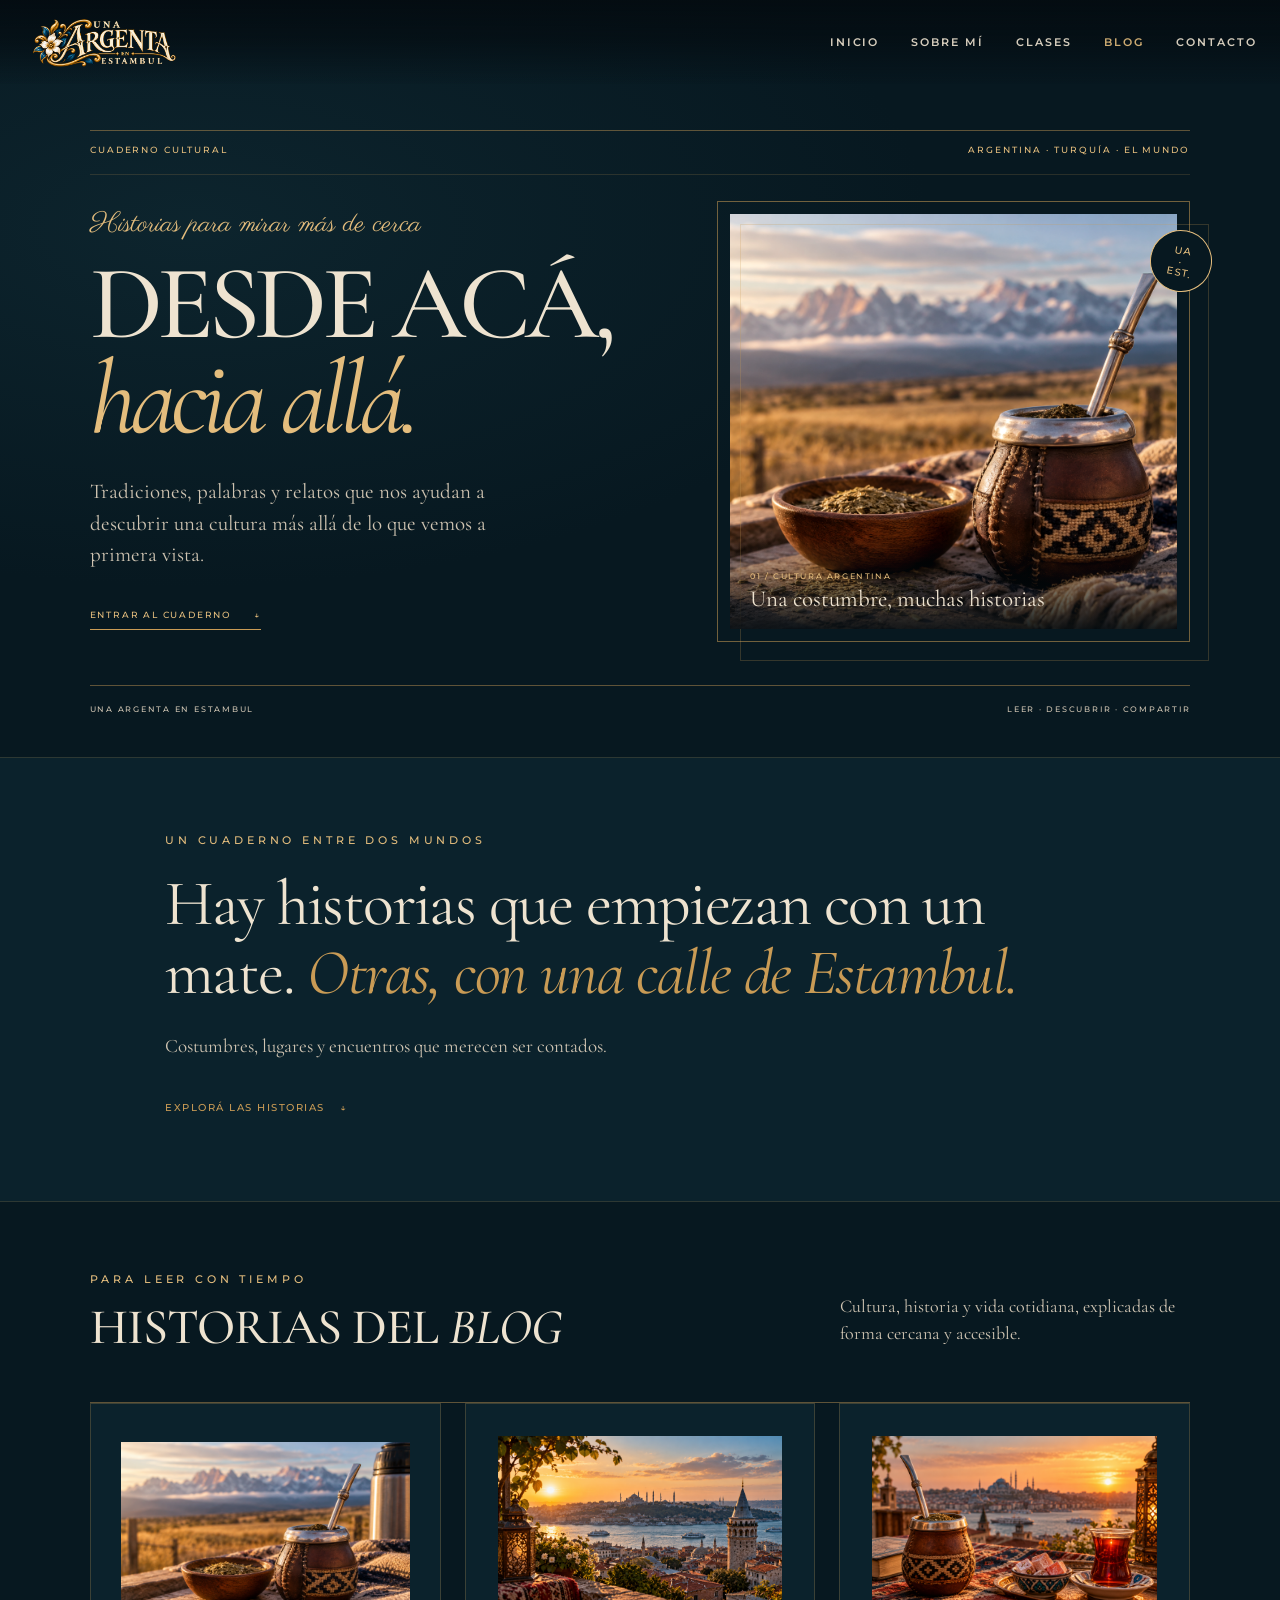
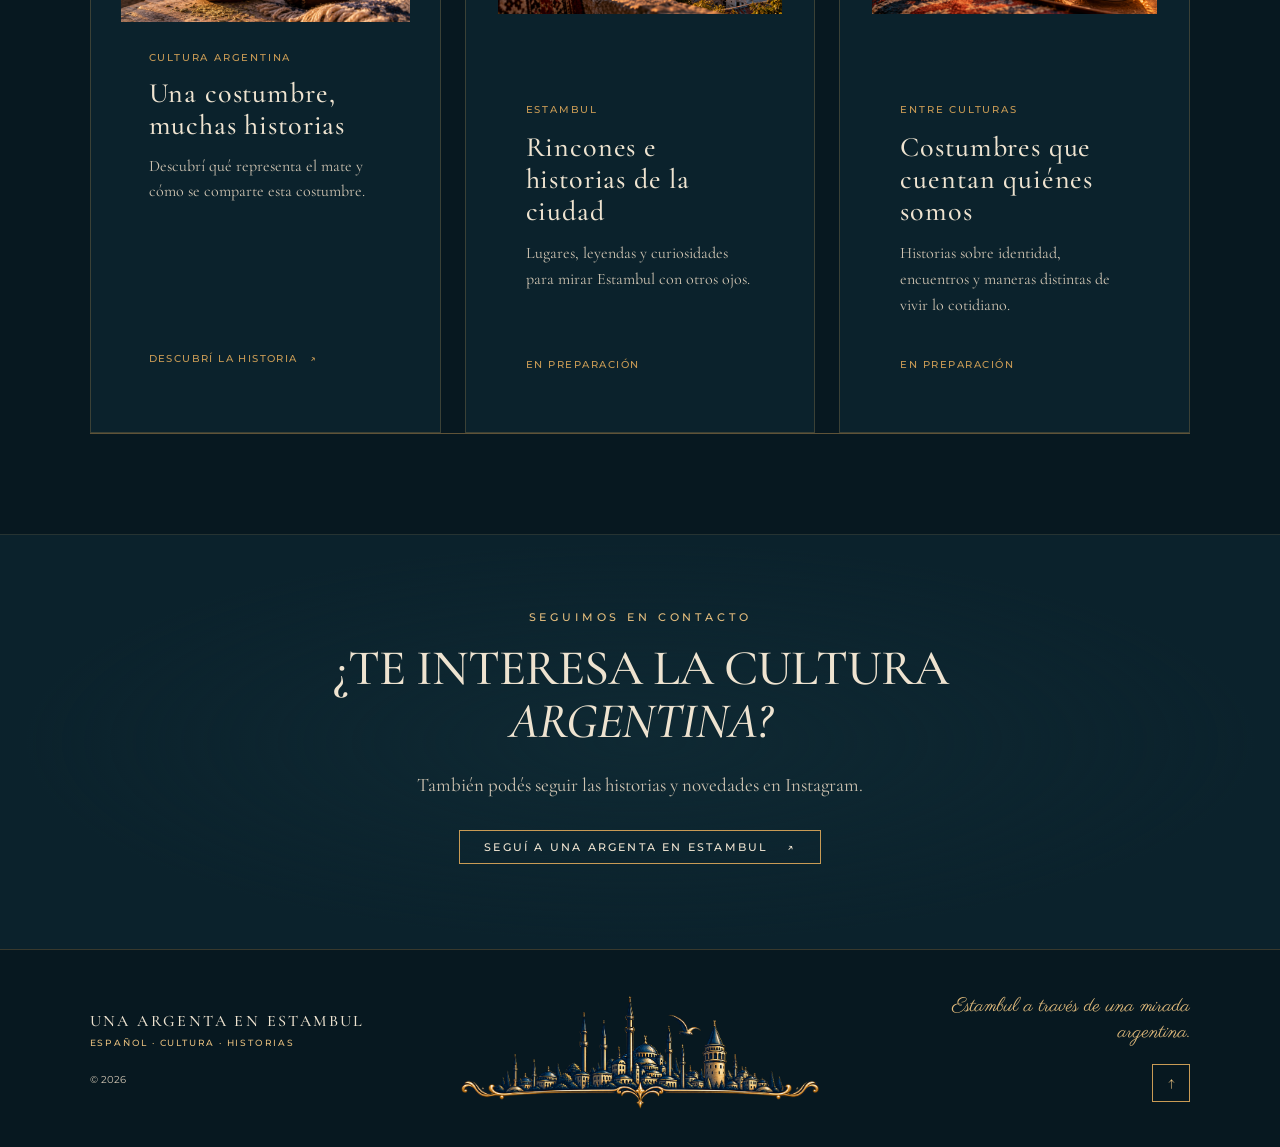
==== commit 4dd94828: "blog y recursos" ====
--- a/blog.html
+++ b/blog.html
@@ -13,9 +13,7 @@
   <link href="https://fonts.googleapis.com/css2?family=Allura&family=Cormorant+Garamond:wght@400;500;600;700&family=Montserrat:wght@400;500;600&display=swap" rel="stylesheet">
   <link rel="stylesheet" href="https://cdnjs.cloudflare.com/ajax/libs/font-awesome/6.5.2/css/all.min.css">
 
-  <!-- Reutiliza el CSS general del landing -->
   <link rel="stylesheet" href="style.css">
-  <!-- Estilos específicos de la página del blog -->
   <link rel="stylesheet" href="blog.css">
   <link rel="icon" type="image/png" href="images/favicon.png">
 </head>
@@ -25,7 +23,6 @@
     <div class="custom-scrollbar-thumb"></div>
   </div>
 
-  <!-- HEADER: misma estructura y clases que el landing -->
   <header class="site-header">
     <a class="brand" href="index.html#inicio" aria-label="Una Argenta en Estambul, inicio">
       <img src="images/logo-horizontal.png" alt="Una Argenta en Estambul">
@@ -65,7 +62,10 @@
       </div>
 
       <div class="journal-cover-art">
-        <img src="images/blog-mate.jpg" alt="Mate argentino tradicional con bombilla y yerba">
+        <img
+          src="articulos/imagenes/mate argenta en estambul.png"
+          alt="Mate argentino tradicional con bombilla y yerba"
+        >
         <div class="journal-image-caption">
           <span>01 / CULTURA ARGENTINA</span>
           <span>Una costumbre, muchas historias</span>
@@ -79,31 +79,24 @@
       </div>
     </section>
 
-    <!-- PRESENTACIÓN BREVE, CON FORMATO DE NOTA EDITORIAL -->
-    <section class="journal-note" aria-labelledby="intro-title">
-      <div class="journal-note-label">
-        <span class="journal-note-number">01</span>
-        <span>UNA NOTA DE APERTURA</span>
-      </div>
-      <div class="journal-note-body">
-        <h2 id="intro-title">Las culturas viven en las cosas pequeñas.</h2>
-        <div class="journal-note-columns">
-          <p>
-            En una palabra que no se traduce fácilmente, en una bebida que se comparte,
-            en una leyenda que pasa de una generación a otra.
-          </p>
-          <p>
-            Este cuaderno reúne historias de Argentina y curiosidades vistas desde
-            Estambul. Para leer sin apuro, descubrir algo nuevo y mirar lo cotidiano
-            desde otra perspectiva.
-          </p>
-        </div>
-      </div>
-      <div class="journal-note-aside" aria-hidden="true">
-        <span>ARG</span>
-        <span class="journal-aside-star">✳</span>
-        <span>IST</span>
-      </div>
+   <section class="journal-note journal-note-intro">
+  <div class="journal-note-body">
+    <p class="eyebrow">UN CUADERNO ENTRE DOS MUNDOS</p>
+
+    <h2>
+      Hay historias que empiezan con un mate.
+      <em>Otras, con una calle de Estambul.</em>
+    </h2>
+
+    <p class="journal-note-text">
+      Costumbres, lugares y encuentros que merecen ser contados.
+    </p>
+
+    <a href="#articulos" class="journal-note-link">
+      EXPLORÁ LAS HISTORIAS <span aria-hidden="true">↓</span>
+    </a>
+  </div>
+
     </section>
 
     <!-- ARTÍCULOS -->
@@ -118,51 +111,74 @@
         </p>
       </div>
 
-      <article class="featured-article">
-        <a class="featured-article-image" href="blog/mate-argentino.html" aria-label="Leer el artículo sobre el mate argentino">
-          <img src="images/blog-mate.jpg" alt="Mate argentino, bombilla y yerba mate sobre una mesa">
-          <span class="article-image-label">PRÓXIMAMENTE</span>
-        </a>
-        <div class="featured-article-copy">
-          <p class="article-category">CULTURA ARGENTINA · TRADICIONES</p>
-          <h3><a href="blog/mate-argentino.html">El mate argentino: historia, leyenda y una tradición que viajó por el mundo</a></h3>
-          <p>
-            ¿Qué es el mate, de dónde viene y cómo llegó a otras partes del mundo?
-            Un recorrido por su historia, las leyendas que lo acompañan y su presencia
-            más allá de Argentina.
-          </p>
-          <a class="text-link" href="blog/mate-argentino.html">Descubrí la historia <span aria-hidden="true">→</span></a>
-        </div>
-      </article>
-
       <div class="blog-card-grid">
-        <article class="blog-card blog-card-placeholder">
-          <div class="blog-card-symbol" aria-hidden="true">01</div>
-          <p class="article-category">ARGENTINA</p>
-          <h3>Palabras, costumbres y formas de hablar</h3>
-          <p>Una mirada a las expresiones y los pequeños detalles que forman parte de la vida cotidiana.</p>
-          <span class="coming-soon">En preparación</span>
-        </article>
-
-        <article class="blog-card blog-card-placeholder">
-          <div class="blog-card-symbol" aria-hidden="true">02</div>
-          <p class="article-category">ESTAMBUL</p>
-          <h3>Rincones e historias de la ciudad</h3>
-          <p>Lugares, leyendas y curiosidades para mirar Estambul con otros ojos.</p>
-          <span class="coming-soon">En preparación</span>
-        </article>
-
-        <article class="blog-card blog-card-placeholder">
-          <div class="blog-card-symbol" aria-hidden="true">03</div>
-          <p class="article-category">ENTRE CULTURAS</p>
-          <h3>Costumbres que cuentan quiénes somos</h3>
-          <p>Historias sobre identidad, encuentros y maneras distintas de vivir lo cotidiano.</p>
-          <span class="coming-soon">En preparación</span>
-        </article>
-      </div>
-    </section>
-
-    <!-- CTA -->
+
+  <!-- ARTÍCULO 1: MATE -->
+  <a class="blog-card blog-card-article"
+     href="articulos/que-es-el-mate-argentino.html"
+     aria-label="Leer el artículo sobre el mate argentino">
+
+    <img
+      class="blog-card-image"
+      src="articulos/imagenes/mate argenta en estambul.png"
+      alt="Mate argentino con bombilla y yerba mate"
+    >
+
+    <div class="blog-card-content">
+      <p class="article-category">CULTURA ARGENTINA</p>
+      <h3>Una costumbre, muchas historias</h3>
+      <p>Descubrí qué representa el mate y cómo se comparte esta costumbre.</p>
+      <span class="article-card-link">
+        DESCUBRÍ LA HISTORIA <span aria-hidden="true">↗</span>
+      </span>
+    </div>
+  </a>
+
+
+  <!-- ARTÍCULO 2: ESTAMBUL -->
+  <article class="blog-card blog-card-placeholder">
+    <img
+      class="blog-card-image"
+      src="articulos/imagenes/rincones-estambul.png"
+      alt="Rincón de Estambul"
+    >
+
+    <div class="blog-card-content">
+      <div class="blog-card-symbol" aria-hidden="true"></div>
+      <p class="article-category">ESTAMBUL</p>
+      <h3>Rincones e historias de la ciudad</h3>
+      <p>Lugares, leyendas y curiosidades para mirar Estambul con otros ojos.</p>
+      <span class="coming-soon">En preparación</span>
+    </div>
+
+  </article>
+
+
+  <!-- ARTÍCULO 3: ENTRE CULTURAS -->
+  <article class="blog-card blog-card-placeholder">
+
+    <img
+      class="blog-card-image"
+      src="articulos/imagenes/entre-culturas.png"
+      alt="Encuentro entre culturas"
+    >
+
+    <div class="blog-card-content">
+      <div class="blog-card-symbol" aria-hidden="true"></div>
+      <p class="article-category">ENTRE CULTURAS</p>
+      <h3>Costumbres que cuentan quiénes somos</h3>
+      <p>Historias sobre identidad, encuentros y maneras distintas de vivir lo cotidiano.</p>
+      <span class="coming-soon">En preparación</span>
+    </div>
+
+  </article>
+
+</div>
+      </div>
+      </div>
+    </section>
+
+    <!-- CTA FINAL -->
     <section class="blog-cta" aria-labelledby="blog-cta-title">
       <p class="eyebrow">SEGUIMOS EN CONTACTO</p>
       <h2 id="blog-cta-title">¿Te interesa la cultura <em>argentina?</em></h2>
@@ -173,7 +189,6 @@
     </section>
   </main>
 
-  <!-- FOOTER: misma estructura y clases que el landing -->
   <footer class="site-footer">
     <div class="footer-left">
       <div class="footer-brand">
@@ -198,9 +213,10 @@
 
   <script src="script.js"></script>
   <script>
-    // Año automático, por si script.js no lo incluye.
     const yearElement = document.getElementById("year");
     if (yearElement) yearElement.textContent = new Date().getFullYear();
   </script>
+
+
 </body>
 </html>
--- a/blog.css
+++ b/blog.css
@@ -354,6 +354,58 @@
 .featured-article .text-link {
   margin-top: 5px;
 }
+/* INTRODUCCIÓN DEL BLOG */
+
+.journal-note-intro {
+  display: block;
+  padding: 75px 7vw 85px;
+  border-top: 1px solid rgba(201, 155, 85, .18);
+  border-bottom: 1px solid rgba(201, 155, 85, .18);
+}
+
+.journal-note-intro .journal-note-body {
+  max-width: 950px;
+  margin: 0 auto;
+}
+
+.journal-note-intro h2 {
+  max-width: 900px;
+  margin: 22px 0;
+  font: 400 clamp(36px, 5vw, 66px)/1.08 var(--serif);
+  color: var(--cream);
+}
+
+.journal-note-intro h2 em {
+  color: var(--gold);
+}
+
+.journal-note-intro .journal-note-text {
+  margin: 25px 0;
+  color: var(--cream-muted);
+  font: 400 19px/1.5 var(--serif);
+}
+
+.journal-note-intro .journal-note-link {
+  display: inline-flex;
+  align-items: center;
+  gap: 15px;
+  margin-top: 15px;
+  color: var(--gold);
+  font: 500 10px/1.5 var(--sans);
+  letter-spacing: .15em;
+  text-decoration: none;
+}
+
+@media (max-width: 600px) {
+  .journal-note-intro {
+    padding: 55px 6vw 65px;
+  }
+
+  .journal-note-intro h2 {
+    font-size: 38px;
+  }
+}
+
 
 .blog-card-grid {
   display: grid;
@@ -403,31 +455,336 @@
   letter-spacing: .16em;
   text-transform: uppercase;
 }
-
-/* CTA final */
+/* CORREGIR EL ESPACIO ENTRE IMAGEN Y TEXTO */
+
+.blog-card-grid .blog-card-placeholder {
+  display: flex;
+  flex-direction: column;
+  justify-content: flex-start;
+  align-items: stretch;
+  gap: 0;
+}
+
+/* Imagen */
+.blog-card-grid .blog-card-placeholder .blog-card-image {
+  display: block;
+  width: 100%;
+  height: auto;
+  aspect-ratio: 16 / 10;
+  object-fit: cover;
+
+  margin: 0;
+}
+
+/* Contenido debajo de la imagen */
+.blog-card-grid .blog-card-placeholder .blog-card-content {
+  display: flex;
+  flex-direction: column;
+  justify-content: flex-start;
+  align-items: flex-start;
+
+  flex: 1;
+  padding: 28px;
+  margin: 0;
+  gap: 14px;
+}
+
+/* Evitar que los títulos y textos tengan márgenes extra */
+.blog-card-grid .blog-card-placeholder h3,
+.blog-card-grid .blog-card-placeholder p {
+  margin-top: 0;
+}
+
+/* Mantener "En preparación" al final de cada tarjeta */
+.blog-card-grid .blog-card-placeholder .coming-soon {
+  margin-top: auto;
+  padding-top: 25px;
+}/* CORREGIR EL ESPACIO ENTRE IMAGEN Y TEXTO */
+
+.blog-card-grid .blog-card-placeholder {
+  display: flex;
+  flex-direction: column;
+  justify-content: flex-start;
+  align-items: stretch;
+  gap: 0;
+}
+
+/* Imagen */
+.blog-card-grid .blog-card-placeholder .blog-card-image {
+  display: block;
+  width: 100%;
+  height: auto;
+  aspect-ratio: 16 / 10;
+  object-fit: cover;
+
+  margin: 0;
+}
+
+/* Contenido debajo de la imagen */
+.blog-card-grid .blog-card-placeholder .blog-card-content {
+  display: flex;
+  flex-direction: column;
+  justify-content: flex-start;
+  align-items: flex-start;
+
+  flex: 1;
+  padding: 28px;
+  margin: 0;
+  gap: 14px;
+}
+
+/* Evitar que los títulos y textos tengan márgenes extra */
+.blog-card-grid .blog-card-placeholder h3,
+.blog-card-grid .blog-card-placeholder p {
+  margin-top: 0;
+}
+
+/* Mantener "En preparación" al final de cada tarjeta */
+.blog-card-grid .blog-card-placeholder .coming-soon {
+  margin-top: auto;
+  padding-top: 25px;
+}
+/* CTA FINAL: SEGUIMOS EN CONTACTO */
+
 .blog-cta {
-  padding: 85px 7vw 100px;
+  box-sizing: border-box;
+  width: 100%;
+  padding: 75px 7vw 85px;
+
+  display: flex;
+  flex-direction: column;
+  align-items: center;
+
   text-align: center;
+
   background:
-    radial-gradient(ellipse at center, rgba(16, 43, 53, .75), transparent 68%),
+    radial-gradient(
+      ellipse at center,
+      rgba(16, 43, 53, .75),
+      transparent 68%
+    ),
     var(--navy-2);
+
   border-top: 1px solid rgba(201, 155, 85, .14);
 }
 
+/* Etiqueta superior */
+.blog-cta > .eyebrow {
+  width: 100%;
+  margin: 0 0 18px;
+  text-align: center;
+}
+
+/* Título */
 .blog-cta h2 {
+  box-sizing: border-box;
+  width: 100%;
   max-width: 850px;
-}
-
+
+  margin: 0 auto;
+  padding: 0;
+
+  text-align: center;
+  line-height: 1.05;
+}
+
+/* Texto debajo del título */
 .blog-cta > p:not(.eyebrow) {
+  box-sizing: border-box;
+  width: 100%;
+  max-width: 700px;
+
   margin: 24px auto 30px;
+  padding: 0;
+
   color: var(--cream-muted);
   font: 400 19px/1.5 var(--serif);
-}
-
+
+  text-align: center;
+}
+
+/* Botón */
 .blog-cta .button {
+  display: inline-flex;
+  align-items: center;
+  justify-content: center;
   gap: 18px;
-}
-
+
+  align-self: center;
+  margin: 0 auto;
+}
+
+
+/* ========================================
+   GRID DE ARTÍCULOS DEL BLOG
+======================================== */
+
+.blog-listing {
+  width: 100%;
+  max-width: 1400px;
+  margin: 0 auto;
+  padding: 70px 7vw 100px;
+  box-sizing: border-box;
+}
+
+.blog-card-grid {
+  display: grid;
+  grid-template-columns: repeat(3, minmax(0, 1fr));
+  gap: 24px;
+  width: 100%;
+  align-items: stretch;
+}
+
+/* Tarjetas individuales */
+
+.blog-card-grid .blog-card {
+  position: relative;
+  display: flex;
+  flex-direction: column;
+  min-width: 0;
+  width: 100%;
+  height: 100%;
+  box-sizing: border-box;
+  overflow: hidden;
+
+  background: var(--navy-2, #071820);
+  border: 1px solid rgba(201, 155, 85, .25);
+  color: var(--cream, #e9dfcc);
+
+  text-decoration: none;
+}
+
+/* Imagen del artículo del mate */
+
+.blog-card-grid .blog-card-article {
+  display: flex;
+  flex-direction: column;
+  background: var(--navy-2, #071820);
+}
+
+.blog-card-grid .blog-card-image {
+  display: block;
+  width: 100%;
+  height: auto;
+  aspect-ratio: 16 / 10;
+  object-fit: cover;
+  object-position: center;
+}
+
+/* Contenido de las tarjetas */
+
+.blog-card-grid .blog-card-content {
+  display: flex;
+  flex-direction: column;
+  align-items: flex-start;
+  gap: 12px;
+
+  padding: 28px;
+  flex: 1;
+  box-sizing: border-box;
+}
+
+.blog-card-grid .article-category {
+  margin: 0;
+  color: var(--gold, #c99b55);
+  font: 500 10px/1.5 var(--sans, "Montserrat", sans-serif);
+  letter-spacing: .18em;
+  text-transform: uppercase;
+}
+
+.blog-card-grid h3 {
+  margin: 0;
+  color: var(--cream, #e9dfcc);
+  font: 500 28px/1.15 var(--serif, "Cormorant Garamond", serif);
+}
+
+.blog-card-grid .blog-card-content > p:not(.article-category) {
+  margin: 0;
+  color: var(--cream-muted, #b9b0a2);
+  font: 400 16px/1.6 var(--serif, "Cormorant Garamond", serif);
+}
+
+.blog-card-grid .article-card-link {
+  display: inline-flex;
+  align-items: center;
+  gap: 12px;
+
+  margin-top: auto;
+  padding-top: 18px;
+
+  color: var(--gold, #c99b55);
+  font: 500 10px/1.5 var(--sans, "Montserrat", sans-serif);
+  letter-spacing: .14em;
+  text-transform: uppercase;
+}
+
+/* Tarjetas de artículos próximos */
+
+.blog-card-grid .blog-card-placeholder {
+  padding: 32px;
+  gap: 18px;
+  background: var(--navy-2, #071820);
+}
+
+.blog-card-grid .blog-card-symbol {
+  color: var(--gold, #c99b55);
+  font: 400 28px/1 var(--serif, "Cormorant Garamond", serif);
+}
+
+.blog-card-grid .coming-soon {
+  margin-top: auto;
+  padding-top: 18px;
+
+  color: var(--gold, #c99b55);
+  font: 500 10px/1.5 var(--sans, "Montserrat", sans-serif);
+  letter-spacing: .15em;
+  text-transform: uppercase;
+}
+
+/* Efecto sutil al pasar el cursor */
+
+.blog-card-grid .blog-card-article:hover {
+  border-color: rgba(201, 155, 85, .65);
+}
+
+.blog-card-grid .blog-card-article:hover .blog-card-image {
+  transform: scale(1.02);
+}
+
+.blog-card-grid .blog-card-image {
+  transition: transform .5s ease;
+}
+
+/* ========================================
+   RESPONSIVE
+======================================== */
+
+@media (max-width: 900px) {
+  .blog-card-grid {
+    grid-template-columns: repeat(2, minmax(0, 1fr));
+    gap: 20px;
+  }
+}
+
+@media (max-width: 600px) {
+  .blog-listing {
+    padding: 50px 6vw 70px;
+  }
+
+  .blog-card-grid {
+    grid-template-columns: minmax(0, 1fr);
+    gap: 20px;
+  }
+
+  .blog-card-grid .blog-card-content,
+  .blog-card-grid .blog-card-placeholder {
+    padding: 24px;
+  }
+
+  .blog-card-grid h3 {
+    font-size: 25px;
+  }
+}
 /* Tablet */
 @media (max-width: 900px) {
   .journal-masthead {
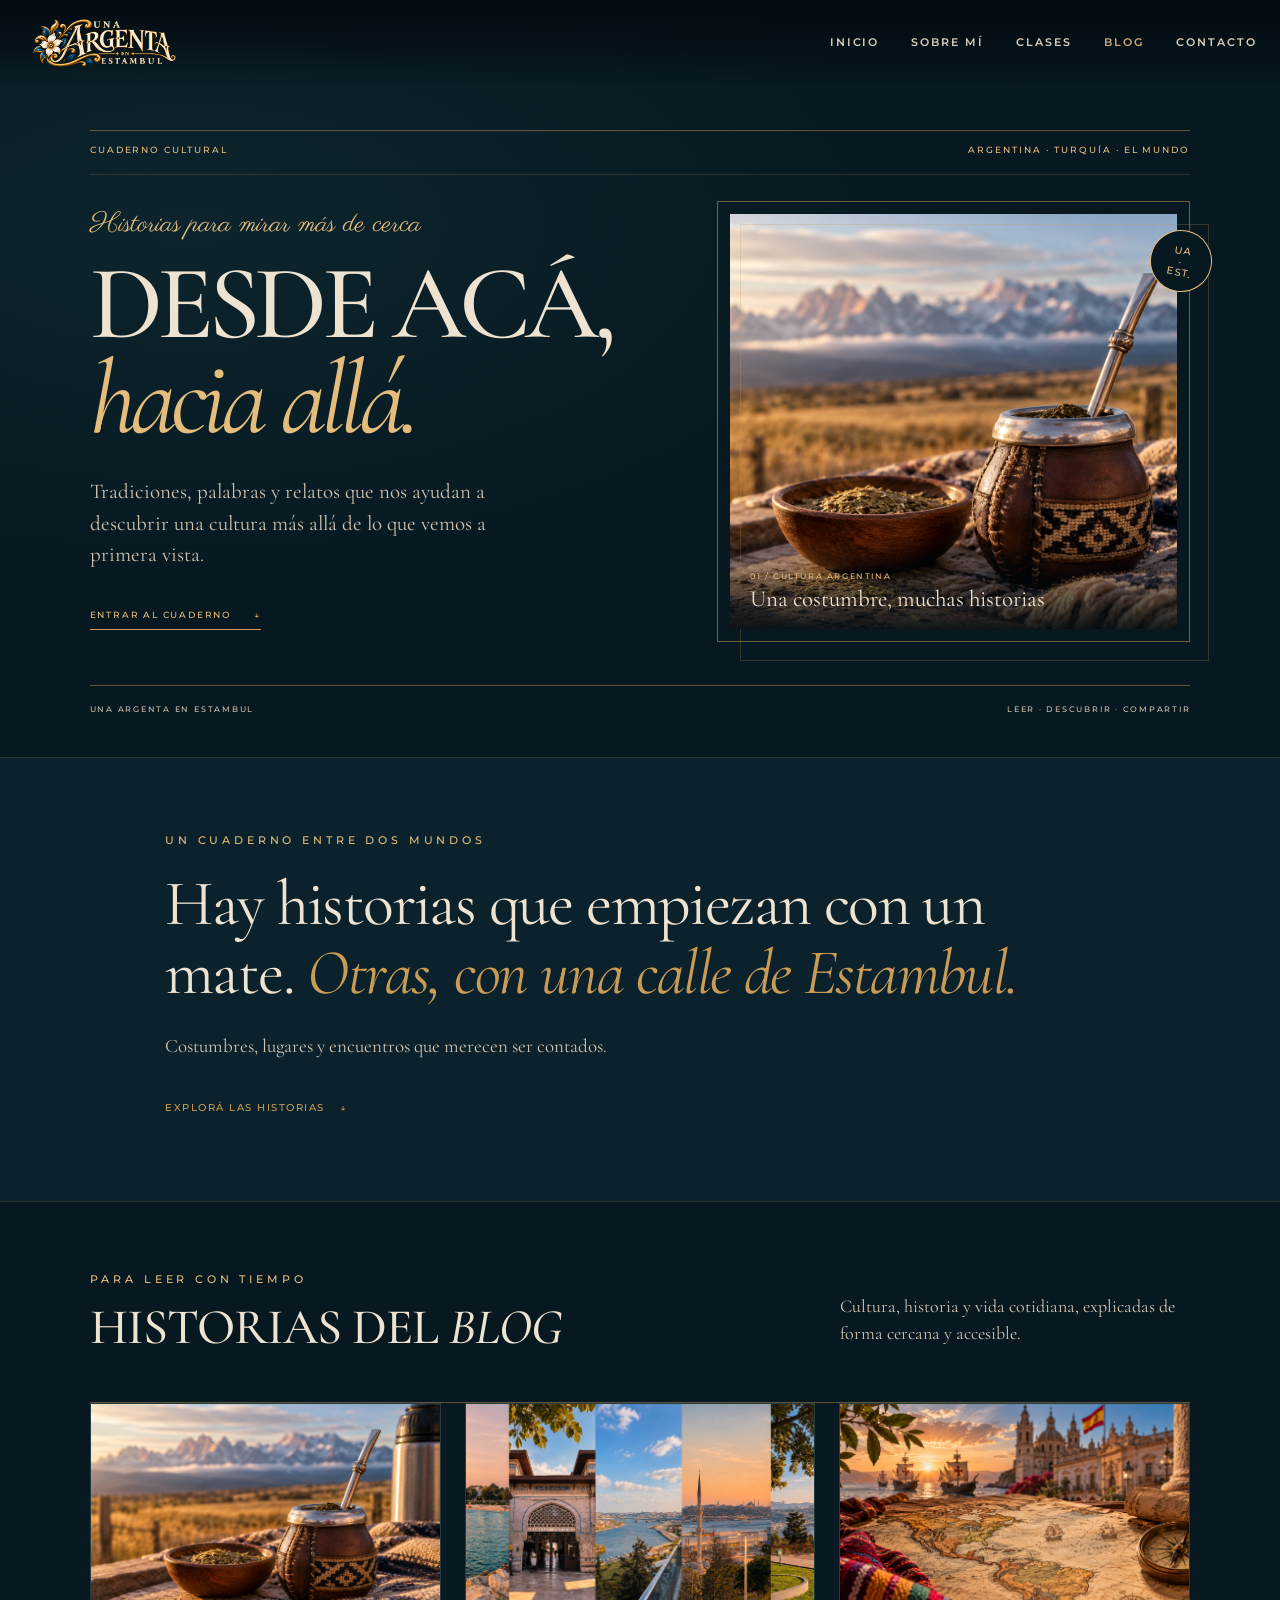
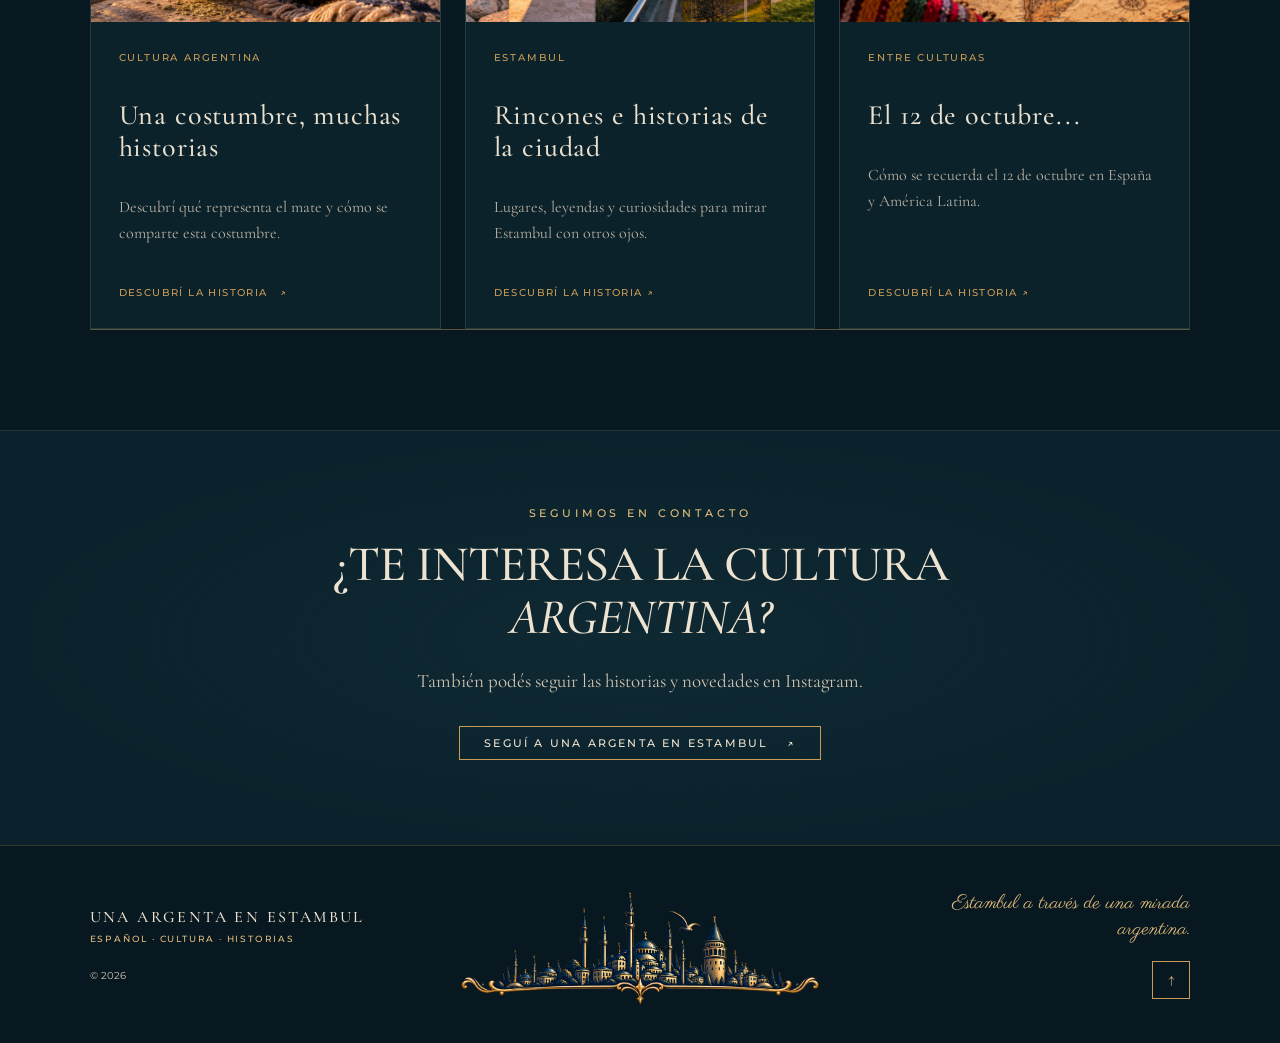
==== commit b3523880: "articles grid" ====
--- a/blog.html
+++ b/blog.html
@@ -114,7 +114,7 @@
       <div class="blog-card-grid">
 
   <!-- ARTÍCULO 1: MATE -->
-  <a class="blog-card blog-card-article"
+  <a class="blog-card blog-card-placeholder"
      href="articulos/que-es-el-mate-argentino.html"
      aria-label="Leer el artículo sobre el mate argentino">
 
@@ -148,7 +148,7 @@
       <p class="article-category">ESTAMBUL</p>
       <h3>Rincones e historias de la ciudad</h3>
       <p>Lugares, leyendas y curiosidades para mirar Estambul con otros ojos.</p>
-      <span class="coming-soon">En preparación</span>
+      <span class="coming-soon">DESCUBRÍ LA HISTORIA ↗</span>
     </div>
 
   </article>
@@ -159,16 +159,16 @@
 
     <img
       class="blog-card-image"
-      src="articulos/imagenes/entre-culturas.png"
+      src="articulos/imagenes/12 de octubre argenta.png"
       alt="Encuentro entre culturas"
     >
 
     <div class="blog-card-content">
       <div class="blog-card-symbol" aria-hidden="true"></div>
       <p class="article-category">ENTRE CULTURAS</p>
-      <h3>Costumbres que cuentan quiénes somos</h3>
-      <p>Historias sobre identidad, encuentros y maneras distintas de vivir lo cotidiano.</p>
-      <span class="coming-soon">En preparación</span>
+      <h3>El 12 de octubre...</h3>
+      <p>Cómo se recuerda el 12 de octubre en España y América Latina.</p>
+      <span class="coming-soon">DESCUBRÍ LA HISTORIA ↗</span>
     </div>
 
   </article>
--- a/blog.css
+++ b/blog.css
@@ -619,6 +619,8 @@
    GRID DE ARTÍCULOS DEL BLOG
 ======================================== */
 
+/* CONTENEDOR */
+
 .blog-listing {
   width: 100%;
   max-width: 1400px;
@@ -627,6 +629,18 @@
   box-sizing: border-box;
 }
 
+/* ENCABEZADO DE LA SECCIÓN */
+
+.blog-section-heading {
+  display: flex;
+  justify-content: space-between;
+  align-items: flex-end;
+  gap: 30px;
+  margin-bottom: 40px;
+}
+
+/* GRID DE TARJETAS */
+
 .blog-card-grid {
   display: grid;
   grid-template-columns: repeat(3, minmax(0, 1fr));
@@ -635,10 +649,20 @@
   align-items: stretch;
 }
 
-/* Tarjetas individuales */
+/* ========================================
+   TARJETAS DEL BLOG
+======================================== */
+
+.blog-card-grid {
+  display: grid;
+  grid-template-columns: repeat(3, minmax(0, 1fr));
+  gap: 24px;
+  align-items: stretch;
+}
+
+/* TODAS LAS TARJETAS */
 
 .blog-card-grid .blog-card {
-  position: relative;
   display: flex;
   flex-direction: column;
   min-width: 0;
@@ -647,114 +671,136 @@
   box-sizing: border-box;
   overflow: hidden;
 
-  background: var(--navy-2, #071820);
-  border: 1px solid rgba(201, 155, 85, .25);
-  color: var(--cream, #e9dfcc);
-
+  padding: 0;
+  background: #0b222b;
+  border: 1px solid #243b40;
+  color: #e9dfcc;
   text-decoration: none;
 }
 
-/* Imagen del artículo del mate */
-
-.blog-card-grid .blog-card-article {
-  display: flex;
-  flex-direction: column;
-  background: var(--navy-2, #071820);
-}
+/* TODAS LAS IMÁGENES */
 
 .blog-card-grid .blog-card-image {
   display: block;
   width: 100%;
   height: auto;
-  aspect-ratio: 16 / 10;
+  aspect-ratio: 16 / 9;
   object-fit: cover;
   object-position: center;
-}
-
-/* Contenido de las tarjetas */
+  flex-shrink: 0;
+}
+
+/* CONTENIDO */
 
 .blog-card-grid .blog-card-content {
   display: flex;
   flex-direction: column;
   align-items: flex-start;
-  gap: 12px;
-
+  flex: 1;
+  min-width: 0;
   padding: 28px;
-  flex: 1;
   box-sizing: border-box;
 }
 
+/* CATEGORÍAS */
+
 .blog-card-grid .article-category {
-  margin: 0;
-  color: var(--gold, #c99b55);
-  font: 500 10px/1.5 var(--sans, "Montserrat", sans-serif);
-  letter-spacing: .18em;
+  margin: 0 0 20px;
+  color: #c99b55;
+  font: 500 10px / 1.5 var(--sans, "Montserrat", sans-serif);
+  letter-spacing: 0.18em;
   text-transform: uppercase;
 }
 
-.blog-card-grid h3 {
-  margin: 0;
-  color: var(--cream, #e9dfcc);
-  font: 500 28px/1.15 var(--serif, "Cormorant Garamond", serif);
-}
+/* TÍTULOS */
+
+.blog-card-grid .blog-card-content h3 {
+  margin: 0 0 18px;
+  color: #e9dfcc;
+  font: 500 28px / 1.15 var(--serif, "Cormorant Garamond", serif);
+}
+
+/* DESCRIPCIONES */
 
 .blog-card-grid .blog-card-content > p:not(.article-category) {
   margin: 0;
-  color: var(--cream-muted, #b9b0a2);
-  font: 400 16px/1.6 var(--serif, "Cormorant Garamond", serif);
-}
-
-.blog-card-grid .article-card-link {
+  color: #b9b0a2;
+  font: 400 16px / 1.6 var(--serif, "Cormorant Garamond", serif);
+}
+
+/* ENLACES */
+
+.blog-card-grid .article-card-link,
+.blog-card-grid .coming-soon {
   display: inline-flex;
   align-items: center;
   gap: 12px;
-
   margin-top: auto;
-  padding-top: 18px;
-
-  color: var(--gold, #c99b55);
-  font: 500 10px/1.5 var(--sans, "Montserrat", sans-serif);
-  letter-spacing: .14em;
+  padding-top: 24px;
+
+  color: #c99b55;
+  font: 500 10px / 1.5 var(--sans, "Montserrat", sans-serif);
+  letter-spacing: 0.14em;
   text-transform: uppercase;
 }
 
-/* Tarjetas de artículos próximos */
-
-.blog-card-grid .blog-card-placeholder {
-  padding: 32px;
-  gap: 18px;
-  background: var(--navy-2, #071820);
-}
+/* ELIMINAR ESPACIO DEL SÍMBOLO VACÍO */
 
 .blog-card-grid .blog-card-symbol {
-  color: var(--gold, #c99b55);
-  font: 400 28px/1 var(--serif, "Cormorant Garamond", serif);
-}
-
-.blog-card-grid .coming-soon {
-  margin-top: auto;
-  padding-top: 18px;
-
-  color: var(--gold, #c99b55);
-  font: 500 10px/1.5 var(--sans, "Montserrat", sans-serif);
-  letter-spacing: .15em;
-  text-transform: uppercase;
-}
-
-/* Efecto sutil al pasar el cursor */
-
-.blog-card-grid .blog-card-article:hover {
-  border-color: rgba(201, 155, 85, .65);
-}
-
-.blog-card-grid .blog-card-article:hover .blog-card-image {
+  display: none;
+}
+
+/* EFECTOS */
+
+.blog-card-grid .blog-card {
+  transition: border-color 0.3s ease;
+}
+
+.blog-card-grid .blog-card:hover {
+  border-color: rgba(201, 155, 85, 0.65);
+}
+/* EFECTO HOVER: BORDE DORADO E IMAGEN CON ZOOM */
+
+.blog-card-grid .blog-card {
+  transition: border-color 0.3s ease;
+}
+
+.blog-card-grid .blog-card-image {
+  transition: transform 0.5s ease;
+}
+
+.blog-card-grid .blog-card:hover {
+  border-color: rgba(201, 155, 85, 0.65);
+}
+
+.blog-card-grid .blog-card:hover .blog-card-image {
   transform: scale(1.02);
 }
 
-.blog-card-grid .blog-card-image {
-  transition: transform .5s ease;
-}
-
+/* TABLETS */
+
+@media (max-width: 900px) {
+  .blog-card-grid {
+    grid-template-columns: repeat(2, minmax(0, 1fr));
+  }
+}
+
+/* MÓVILES */
+
+@media (max-width: 600px) {
+  .blog-card-grid {
+    grid-template-columns: 1fr;
+    gap: 20px;
+  }
+
+  .blog-card-grid .blog-card-content {
+    padding: 24px;
+  }
+
+  .blog-card-grid .blog-card-content h3 {
+    font-size: 24px;
+  }
+}
 /* ========================================
    RESPONSIVE
 ======================================== */
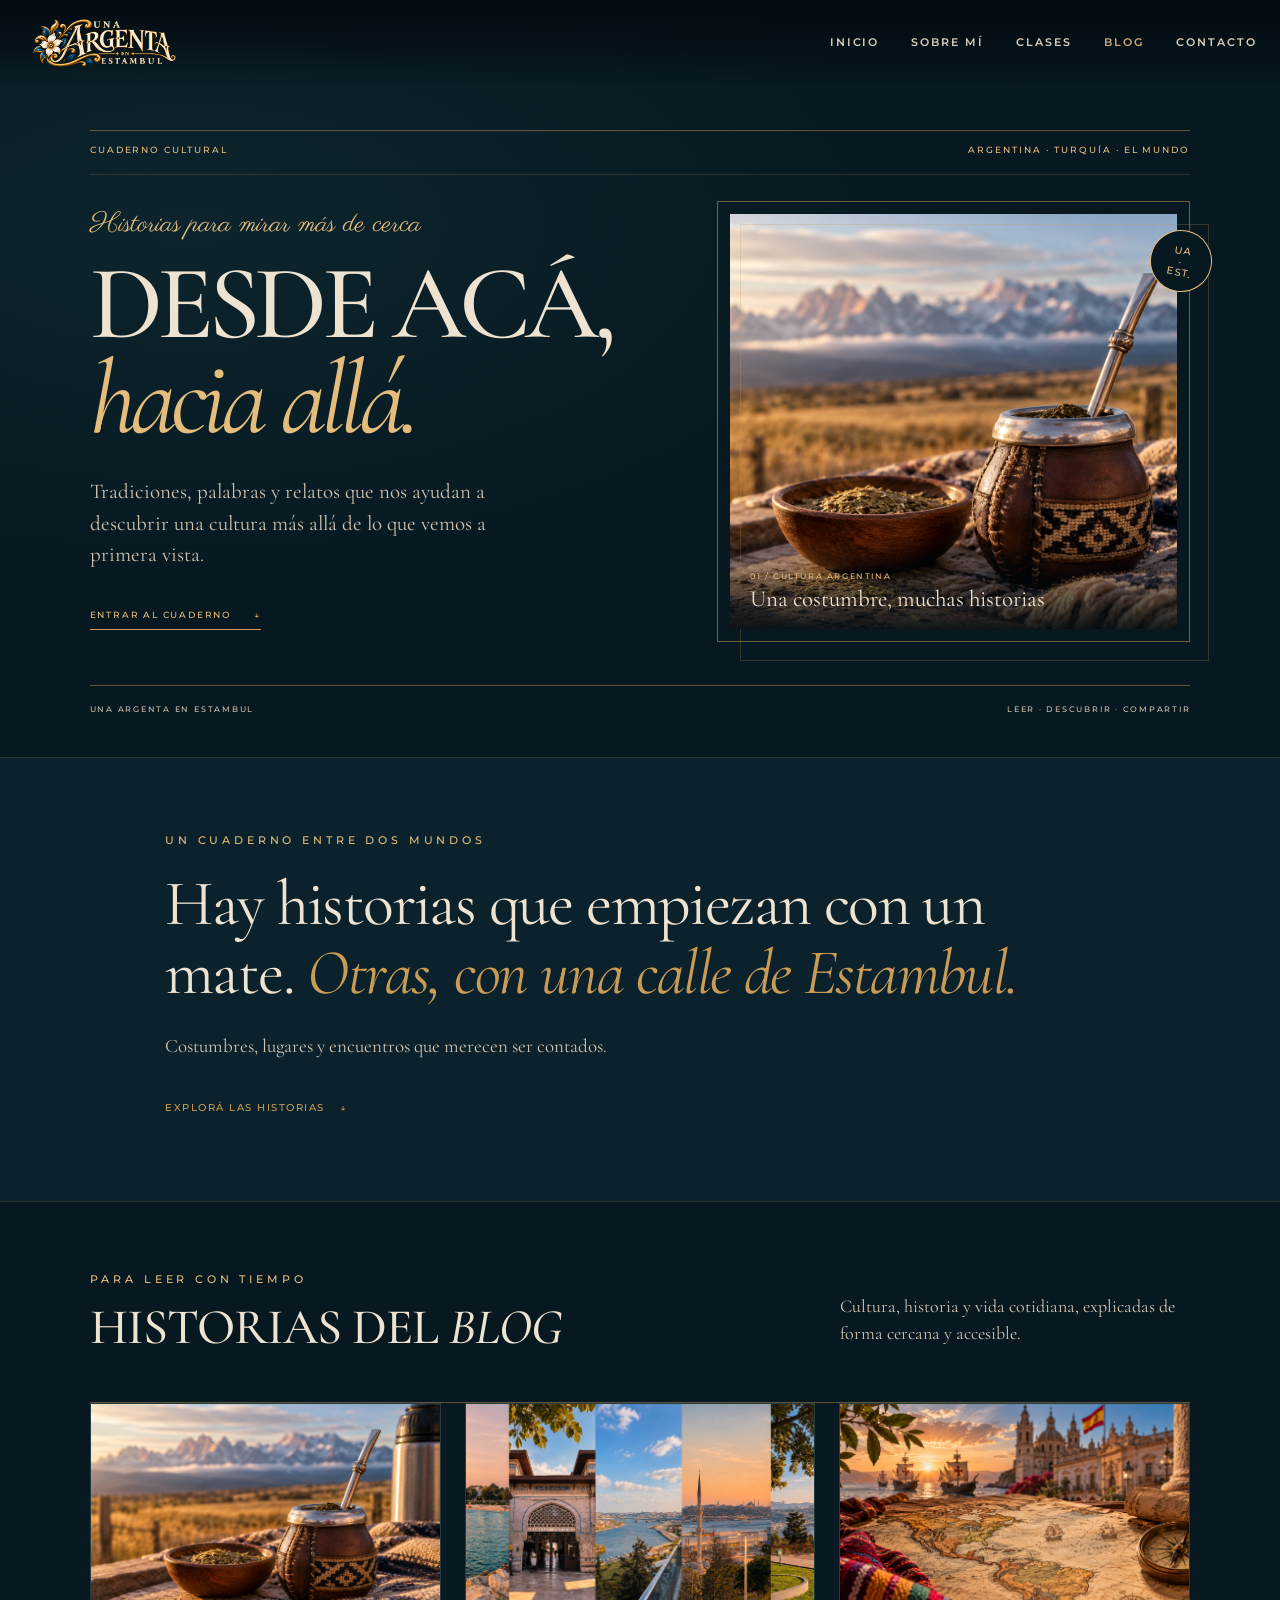
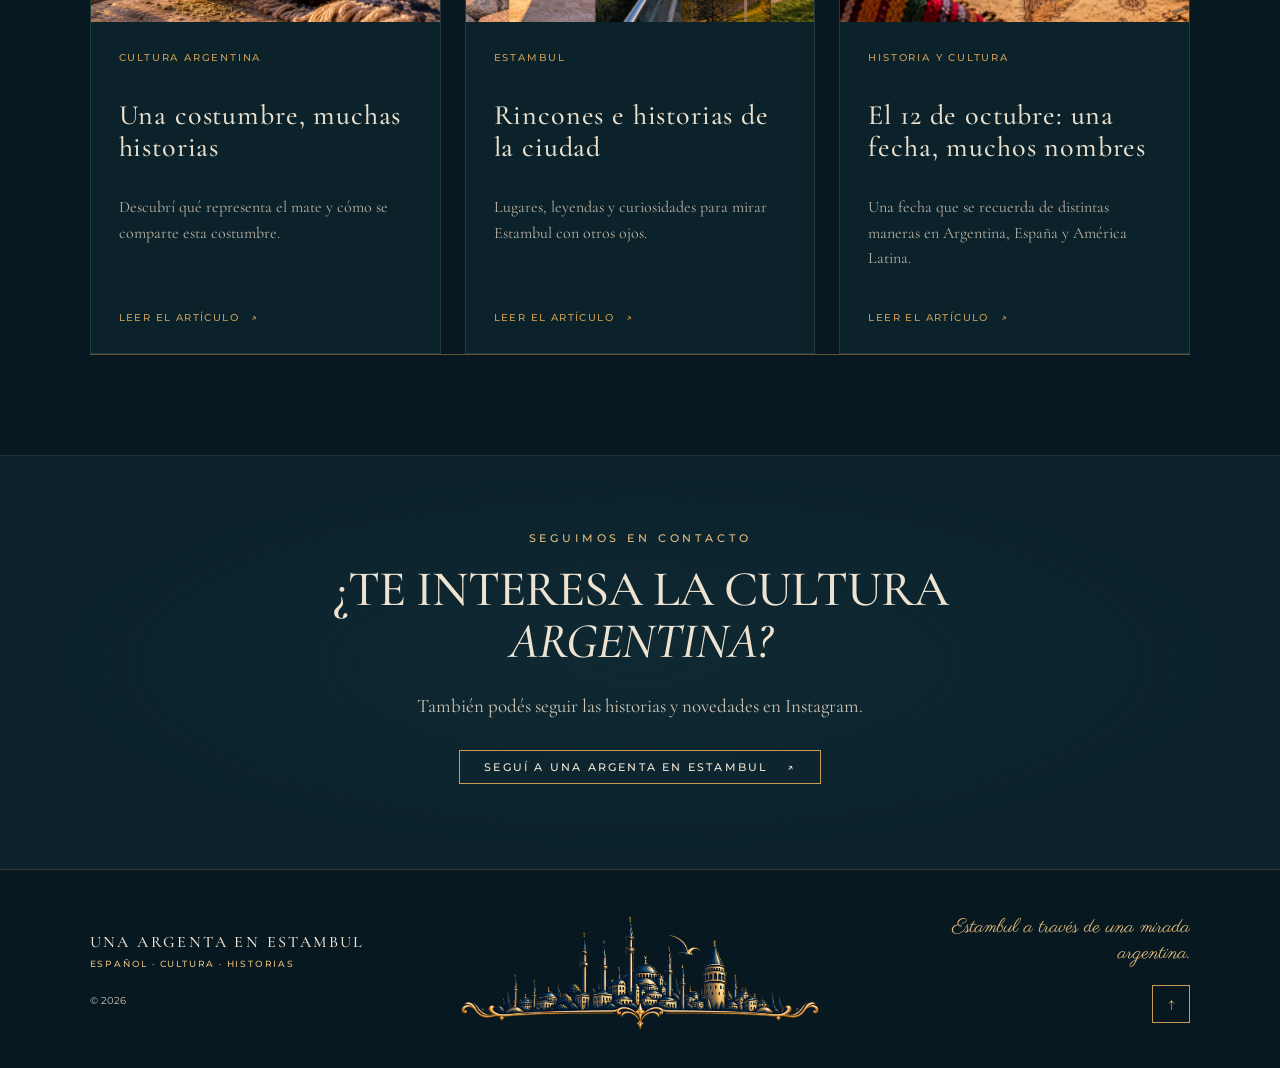
==== commit 89fcc7b5: "links articulos" ====
--- a/blog.html
+++ b/blog.html
@@ -129,50 +129,75 @@
       <h3>Una costumbre, muchas historias</h3>
       <p>Descubrí qué representa el mate y cómo se comparte esta costumbre.</p>
       <span class="article-card-link">
-        DESCUBRÍ LA HISTORIA <span aria-hidden="true">↗</span>
+        LEER EL ARTÍCULO <span aria-hidden="true">↗</span>
       </span>
     </div>
   </a>
 
 
   <!-- ARTÍCULO 2: ESTAMBUL -->
-  <article class="blog-card blog-card-placeholder">
-    <img
-      class="blog-card-image"
-      src="articulos/imagenes/rincones-estambul.png"
-      alt="Rincón de Estambul"
-    >
-
-    <div class="blog-card-content">
-      <div class="blog-card-symbol" aria-hidden="true"></div>
-      <p class="article-category">ESTAMBUL</p>
-      <h3>Rincones e historias de la ciudad</h3>
-      <p>Lugares, leyendas y curiosidades para mirar Estambul con otros ojos.</p>
-      <span class="coming-soon">DESCUBRÍ LA HISTORIA ↗</span>
-    </div>
+<a class="blog-card blog-card-placeholder"
+   href="articulos/rincones-favoritos-estambul.html"
+   aria-label="Leer el artículo sobre Estambul">
+
+  <img
+    class="blog-card-image"
+    src="articulos/imagenes/rincones-estambul.png"
+    alt="Rincones de Estambul"
+  >
+
+  <div class="blog-card-content">
+
+    <p class="article-category">ESTAMBUL</p>
+
+    <h3>Rincones e historias de la ciudad</h3>
+
+    <p>
+      Lugares, leyendas y curiosidades para mirar Estambul
+      con otros ojos.
+    </p>
+
+    <span class="article-card-link">
+      LEER EL ARTÍCULO <span aria-hidden="true">↗</span>
+    </span>
+
+  </div>
+
+</a>
 
   </article>
 
 
-  <!-- ARTÍCULO 3: ENTRE CULTURAS -->
-  <article class="blog-card blog-card-placeholder">
-
-    <img
-      class="blog-card-image"
-      src="articulos/imagenes/12 de octubre argenta.png"
-      alt="Encuentro entre culturas"
-    >
-
-    <div class="blog-card-content">
-      <div class="blog-card-symbol" aria-hidden="true"></div>
-      <p class="article-category">ENTRE CULTURAS</p>
-      <h3>El 12 de octubre...</h3>
-      <p>Cómo se recuerda el 12 de octubre en España y América Latina.</p>
-      <span class="coming-soon">DESCUBRÍ LA HISTORIA ↗</span>
-    </div>
-
-  </article>
-
+  <!-- ARTÍCULO 3: 12 DE OCTUBRE -->
+
+<a class="blog-card blog-card-placeholder"
+   href="articulos/12-de-octubre-muchos-nombres.html"
+   aria-label="Leer el artículo sobre el 12 de octubre">
+
+  <img
+    class="blog-card-image"
+    src="articulos/imagenes/12 de octubre argenta.png"
+    alt="Imagen histórica ilustrativa para el artículo del 12 de octubre"
+  >
+
+  <div class="blog-card-content">
+
+    <p class="article-category">HISTORIA Y CULTURA</p>
+
+    <h3>El 12 de octubre: una fecha, muchos nombres</h3>
+
+    <p>
+      Una fecha que se recuerda de distintas maneras
+      en Argentina, España y América Latina.
+    </p>
+
+    <span class="article-card-link">
+      LEER EL ARTÍCULO <span aria-hidden="true">↗</span>
+    </span>
+
+  </div>
+
+</a>
 </div>
       </div>
       </div>
